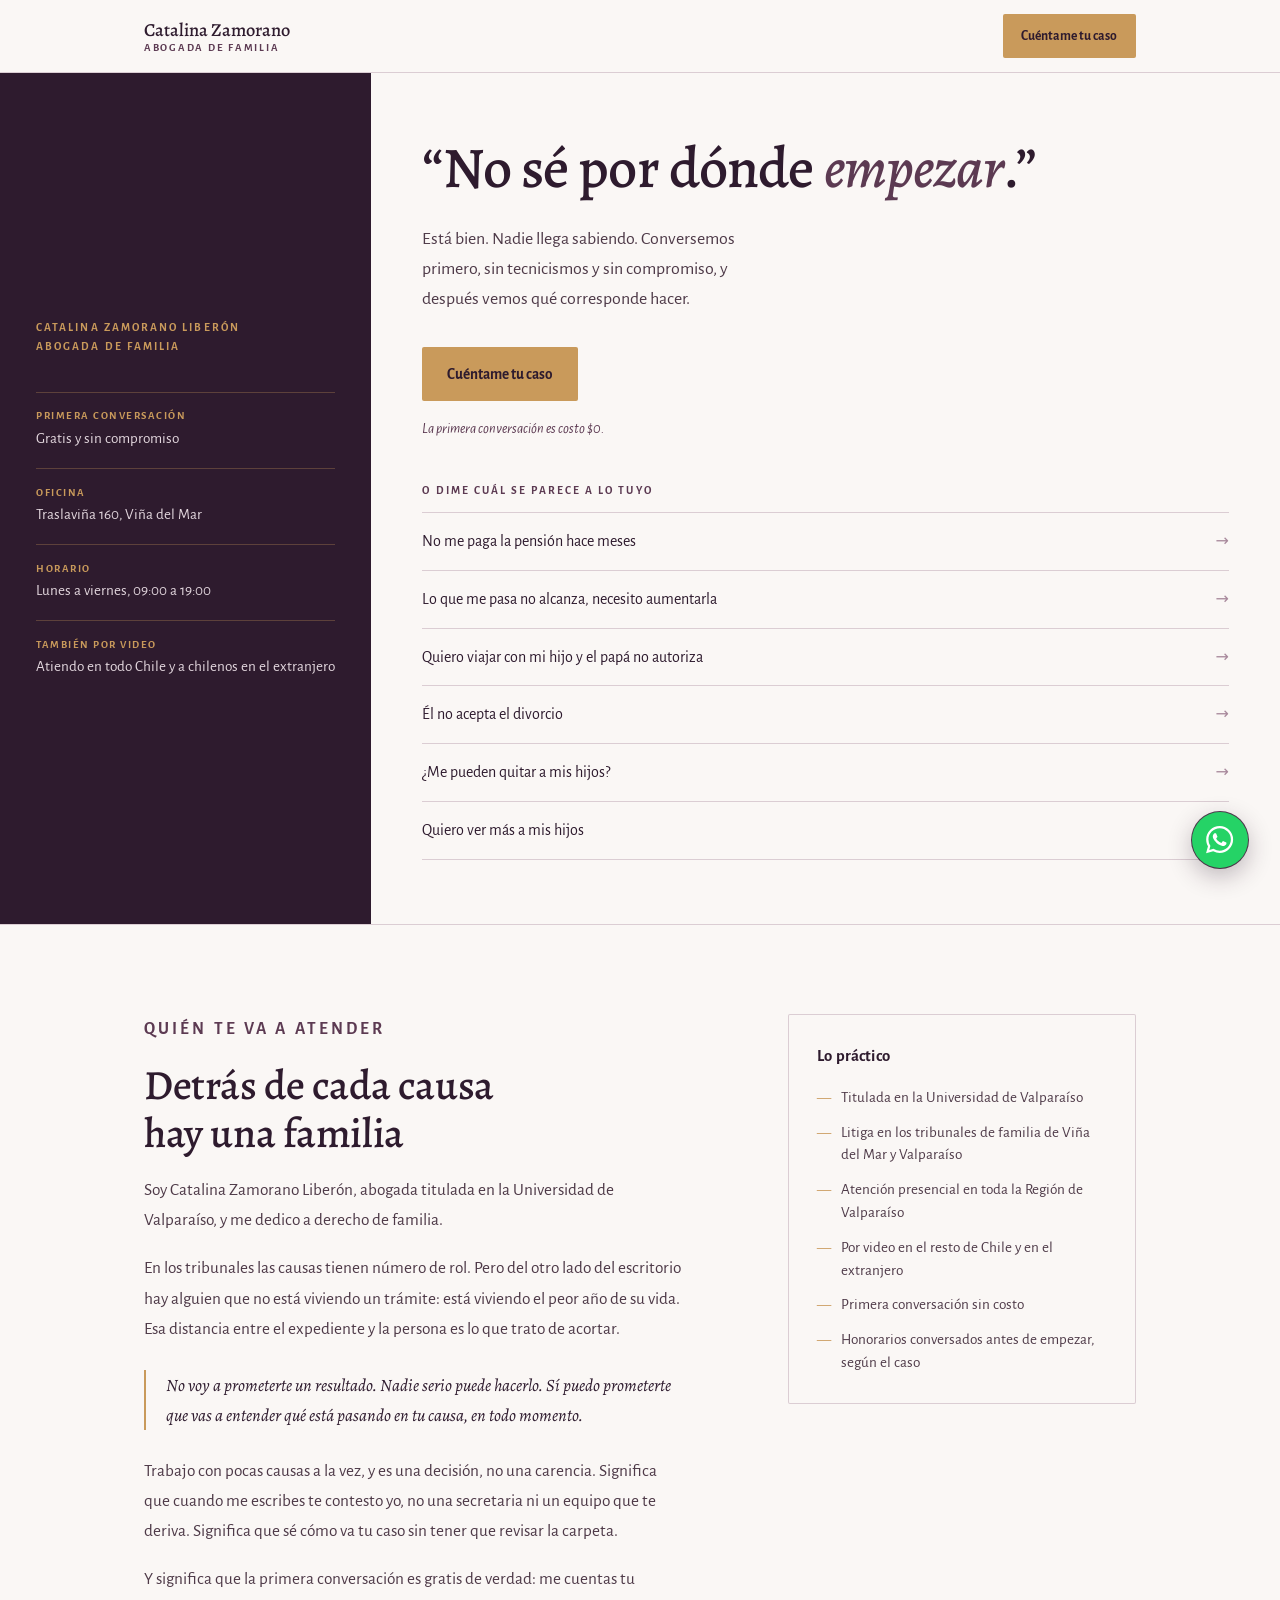
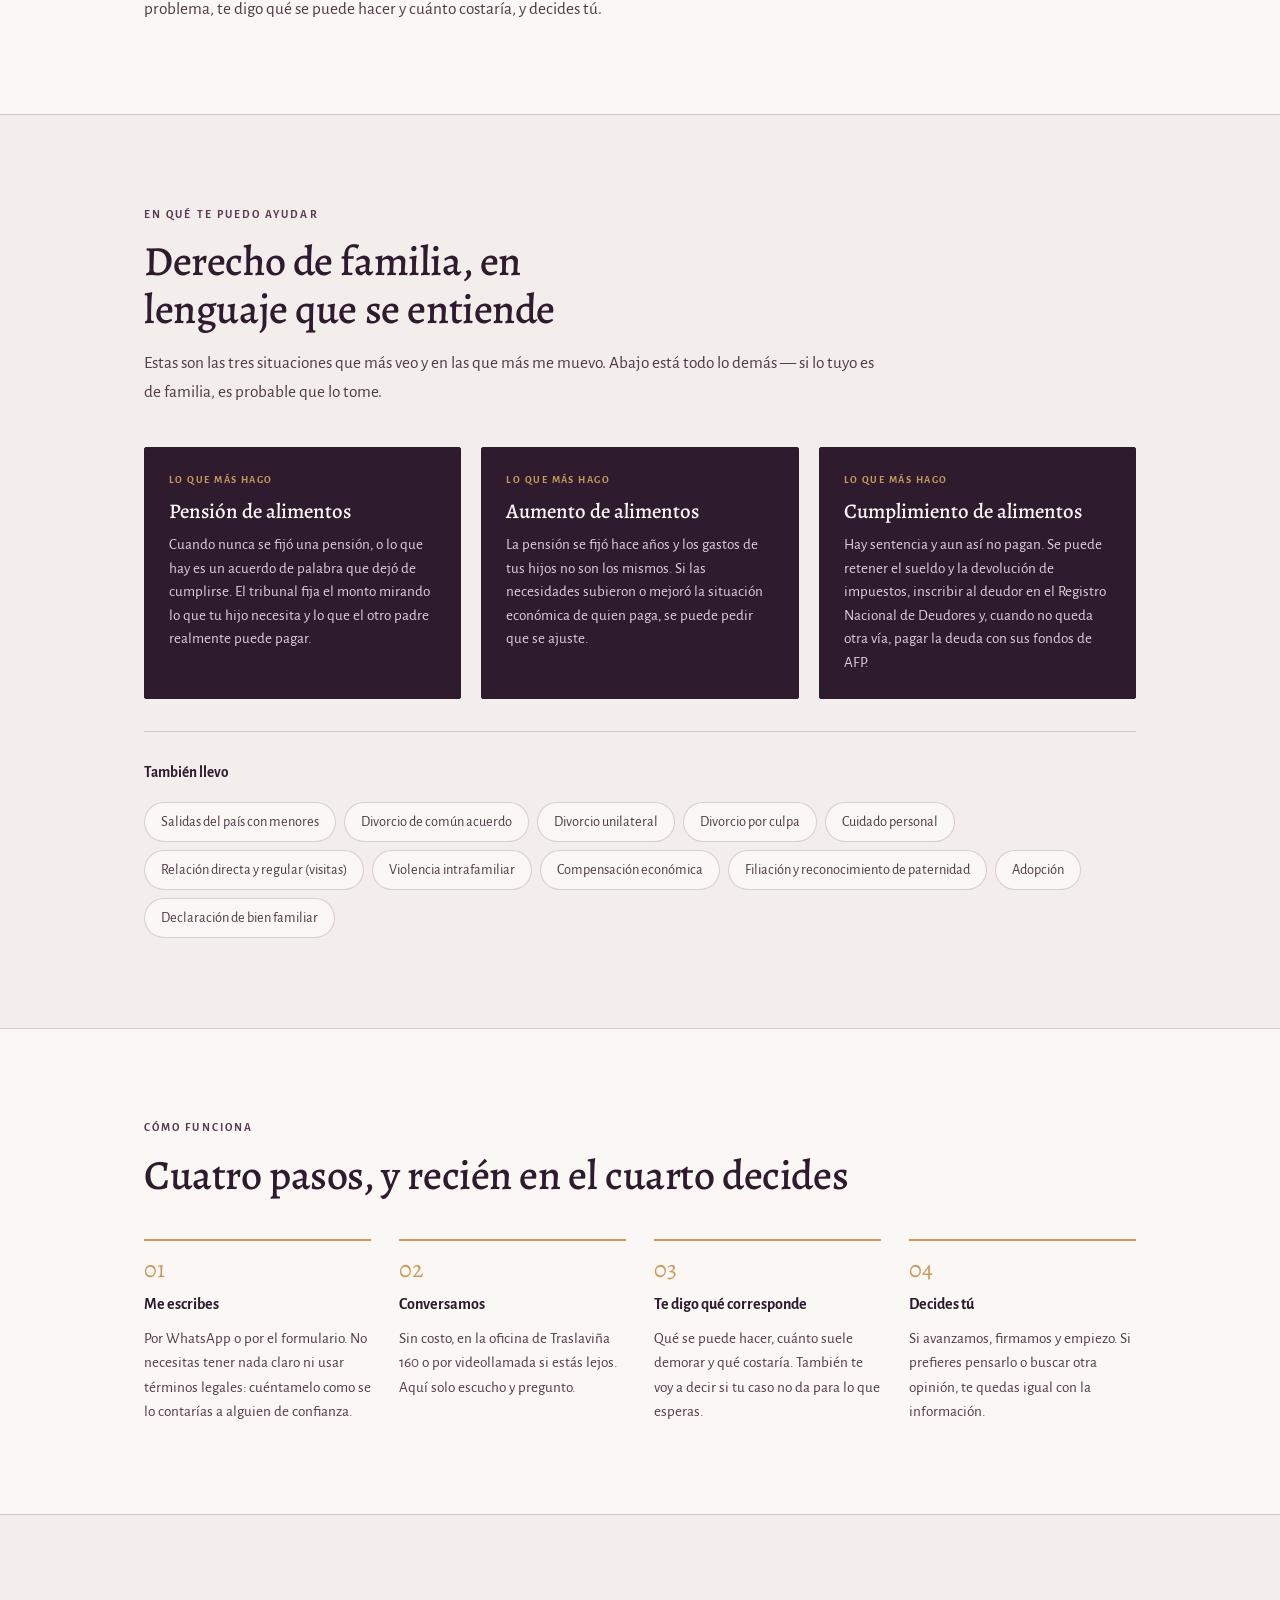
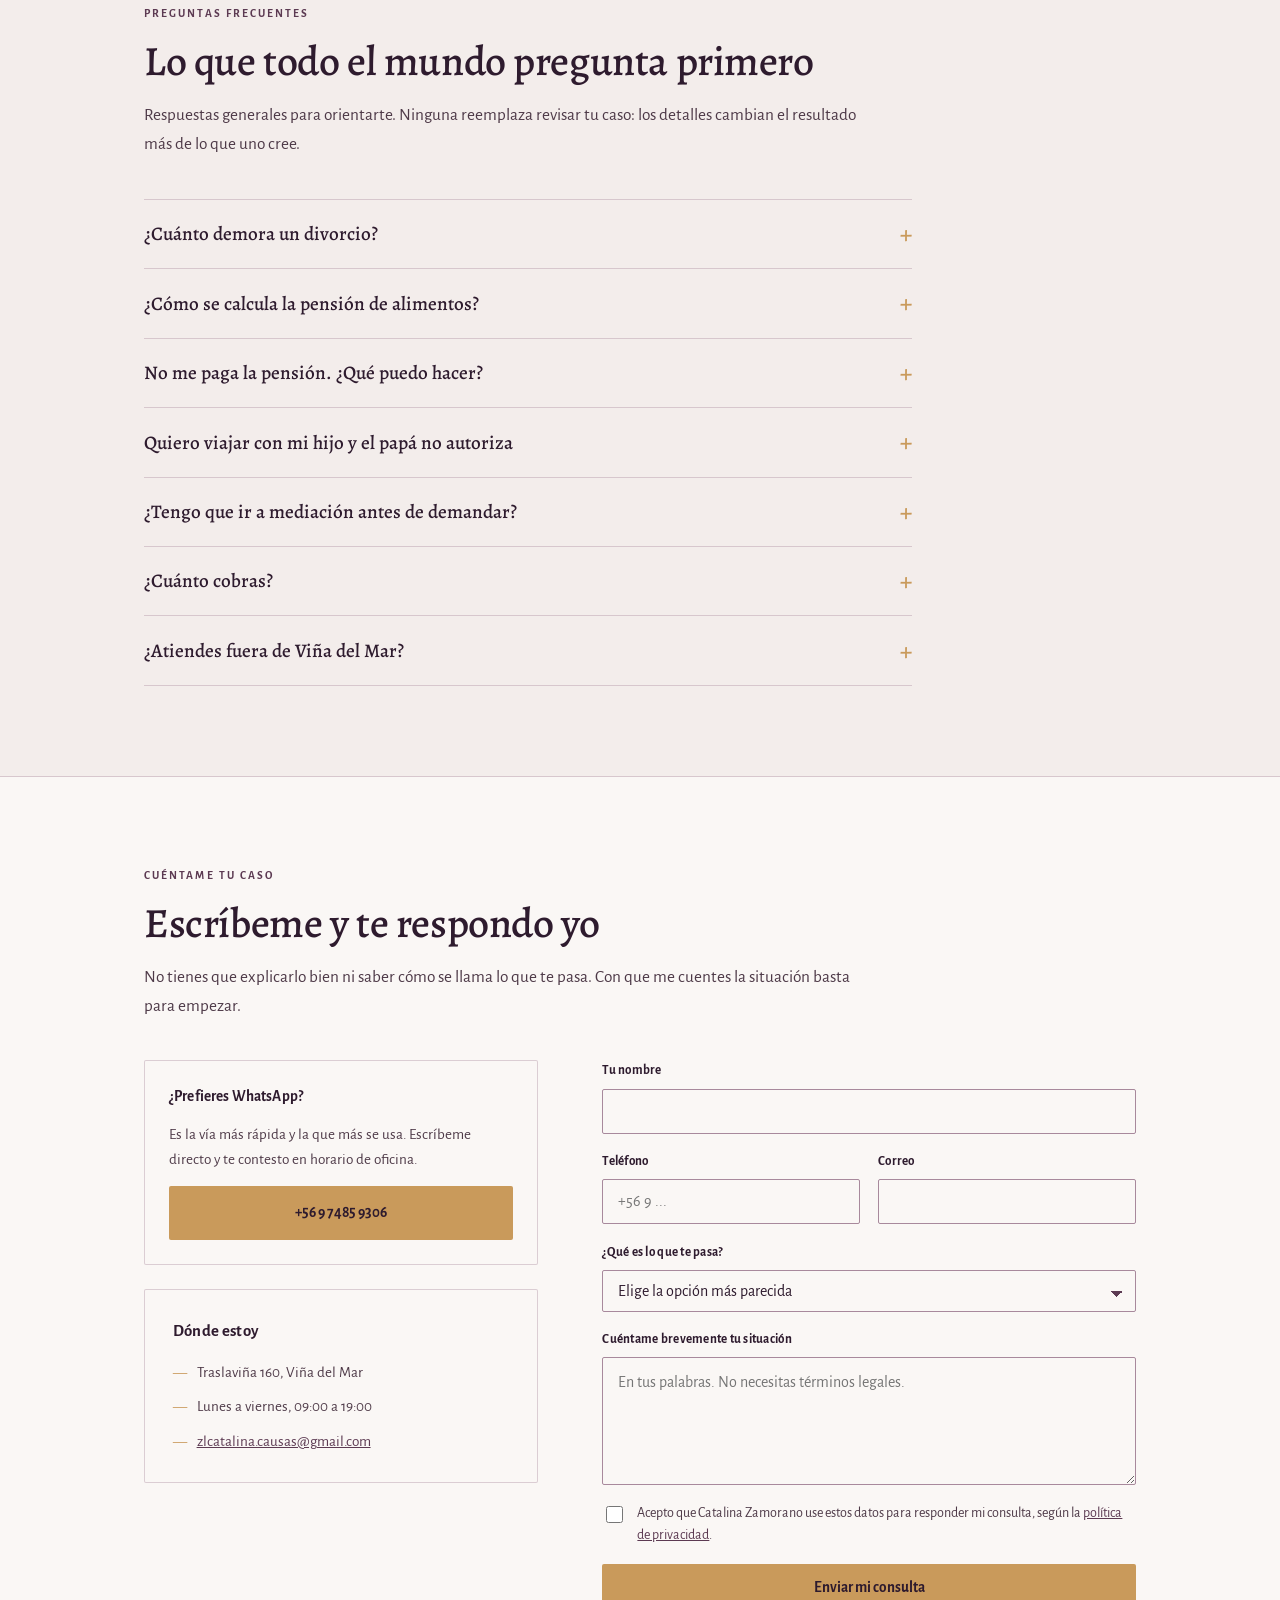
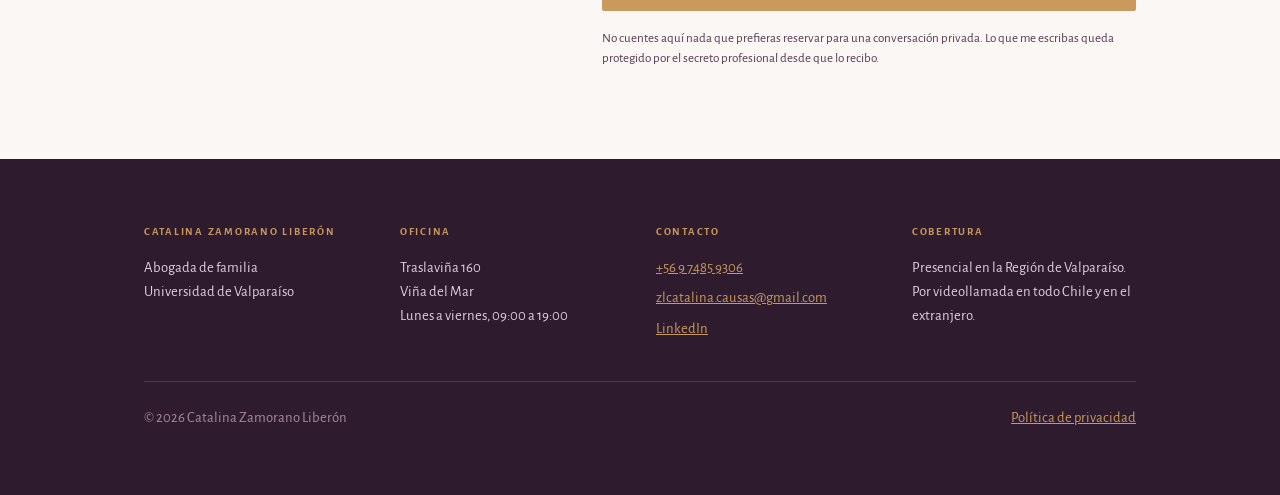
==== index.html @ 90aebd45 "Sitio de Catalina Zamorano" ====
<!doctype html>
<html lang="es-CL">
<head>
<meta charset="utf-8">
<meta name="viewport" content="width=device-width, initial-scale=1">
<title>Catalina Zamorano Liberón — Abogada de familia en Viña del Mar</title>
<meta name="description" content="Abogada de familia en Viña del Mar. Pensión de alimentos, divorcio, cuidado personal y salidas del país. Primera conversación gratis, presencial o por video en todo Chile.">
<meta name="theme-color" content="#2E1B2E">
<link rel="canonical" href="https://catalinazamorano.cl/">

<meta property="og:type" content="website">
<meta property="og:title" content="Catalina Zamorano Liberón — Abogada de familia en Viña del Mar">
<meta property="og:description" content="Primera conversación gratis. Alimentos, divorcio, cuidado personal y salidas del país. Viña del Mar y todo Chile por video.">
<meta property="og:locale" content="es_CL">
<meta property="og:url" content="https://catalinazamorano.cl/">
<meta property="og:image" content="https://catalinazamorano.cl/assets/og.png">
<meta property="og:image:width" content="1200">
<meta property="og:image:height" content="630">
<meta property="og:image:alt" content="Catalina Zamorano Liberón, abogada de familia en Viña del Mar. La primera conversación no te cuesta nada.">
<meta name="twitter:card" content="summary_large_image">

<link rel="preload" href="assets/fonts/alegreya-normal-400-700.woff2" as="font" type="font/woff2" crossorigin>
<link rel="preload" href="assets/fonts/alegreya-sans-normal-400.woff2" as="font" type="font/woff2" crossorigin>
<link rel="stylesheet" href="assets/styles.css">
<link rel="icon" href="data:image/svg+xml,<svg xmlns='http://www.w3.org/2000/svg' viewBox='0 0 32 32'><rect width='32' height='32' fill='%232E1B2E'/><text x='16' y='23' font-family='Georgia,serif' font-size='19' fill='%23C99A5B' text-anchor='middle'>CZ</text></svg>">
<link rel="icon" type="image/png" sizes="192x192" href="assets/icon-192.png">
<link rel="apple-touch-icon" href="assets/icon-180.png">

<script type="application/ld+json">
{
  "@context": "https://schema.org",
  "@type": "Attorney",
  "name": "Catalina Zamorano Liberón",
  "description": "Abogada dedicada a derecho de familia en Viña del Mar y la Región de Valparaíso.",
  "areaServed": ["Viña del Mar", "Valparaíso", "Región de Valparaíso", "Chile"],
  "address": {
    "@type": "PostalAddress",
    "streetAddress": "Traslaviña 160",
    "addressLocality": "Viña del Mar",
    "addressRegion": "Región de Valparaíso",
    "addressCountry": "CL"
  },
  "telephone": "+56974859306",
  "email": "zlcatalina.causas@gmail.com",
  "openingHours": "Mo-Fr 09:00-19:00",
  "alumniOf": { "@type": "CollegeOrUniversity", "name": "Universidad de Valparaíso" },
  "sameAs": ["https://www.linkedin.com/in/catalina-andrea-zamorano-liber%C3%B3n-895453274/"]
}
</script>
</head>
<body>

<a class="skip" href="#contenido">Saltar al contenido</a>

<header class="topbar">
  <div class="wrap topbar__in">
    <a class="topbar__name" href="/">
      Catalina Zamorano
      <span>Abogada de familia</span>
    </a>
    <a class="btn btn--brass" href="#contacto">Cuéntame tu caso</a>
  </div>
</header>

<main id="contenido">

  <!-- ================= HERO ================= -->
  <section class="hero">
    <aside class="panel">
      <p class="panel__eyebrow">Catalina Zamorano Liberón<br>Abogada de familia</p>

      <!-- Cuando llegue el retrato, va aquí:
      <img class="panel__portrait" src="assets/catalina.jpg" width="600" height="750"
           alt="Catalina Zamorano Liberón, abogada de familia en Viña del Mar">
      -->

      <ul class="panel__facts">
        <li>
          <span class="panel__k">Primera conversación</span>
          <span class="panel__v">Gratis y sin compromiso</span>
        </li>
        <li>
          <span class="panel__k">Oficina</span>
          <span class="panel__v">Traslaviña 160, Viña del Mar</span>
        </li>
        <li>
          <span class="panel__k">Horario</span>
          <span class="panel__v">Lunes a viernes, 09:00 a 19:00</span>
        </li>
        <li>
          <span class="panel__k">También por video</span>
          <span class="panel__v">Atiendo en todo Chile y a chilenos en el extranjero</span>
        </li>
      </ul>
    </aside>

    <div class="hero__body">
      <h1 class="hero__quote">“No sé por dónde <em>empezar</em>.”</h1>
      <p class="hero__answer">Está bien. Nadie llega sabiendo. Conversemos primero, sin tecnicismos y sin compromiso, y después vemos qué corresponde hacer.</p>
      <div class="hero__ctas">
        <a class="btn btn--brass" href="#contacto">Cuéntame tu caso</a>
      </div>
      <p class="hero__free">La primera conversación es costo $0.</p>

      <p class="eyebrow qlist__label">O dime cuál se parece a lo tuyo</p>
      <ul class="qlist">
        <li><a href="#cumplimiento">No me paga la pensión hace meses</a></li>
        <li><a href="#aumento">Lo que me pasa no alcanza, necesito aumentarla</a></li>
        <li><a href="#salidas">Quiero viajar con mi hijo y el papá no autoriza</a></li>
        <li><a href="#divorcio">Él no acepta el divorcio</a></li>
        <li><a href="#cuidado">¿Me pueden quitar a mis hijos?</a></li>
        <li><a href="#rdr">Quiero ver más a mis hijos</a></li>
      </ul>
    </div>
  </section>

  <!-- ================= SOBRE ELLA ================= -->
  <section class="section">
    <div class="wrap about">
      <div class="about__prose">
        <p class="eyebrow">Quién te va a atender</p>
        <h2 class="section__title">Detrás de cada causa hay una familia</h2>
        <p>Soy Catalina Zamorano Liberón, abogada titulada en la Universidad de Valparaíso, y me dedico a derecho de familia.</p>
        <p>En los tribunales las causas tienen número de rol. Pero del otro lado del escritorio hay alguien que no está viviendo un trámite: está viviendo el peor año de su vida. Esa distancia entre el expediente y la persona es lo que trato de acortar.</p>
        <p class="about__pull">No voy a prometerte un resultado. Nadie serio puede hacerlo. Sí puedo prometerte que vas a entender qué está pasando en tu causa, en todo momento.</p>
        <p>Trabajo con pocas causas a la vez, y es una decisión, no una carencia. Significa que cuando me escribes te contesto yo, no una secretaria ni un equipo que te deriva. Significa que sé cómo va tu caso sin tener que revisar la carpeta.</p>
        <p>Y significa que la primera conversación es gratis de verdad: me cuentas tu problema, te digo qué se puede hacer y cuánto costaría, y decides tú.</p>
      </div>

      <div class="card">
        <p class="card__title">Lo práctico</p>
        <ul>
          <li>Titulada en la Universidad de Valparaíso</li>
          <li>Litiga en los tribunales de familia de Viña del Mar y Valparaíso</li>
          <li>Atención presencial en toda la Región de Valparaíso</li>
          <li>Por video en el resto de Chile y en el extranjero</li>
          <li>Primera conversación sin costo</li>
          <li>Honorarios conversados antes de empezar, según el caso</li>
        </ul>
      </div>
    </div>
  </section>

  <!-- ================= SERVICIOS ================= -->
  <section class="section section--tint" id="servicios">
    <div class="wrap">
      <div class="section__head">
        <p class="eyebrow">En qué te puedo ayudar</p>
        <h2 class="section__title">Derecho de familia, en lenguaje que se entiende</h2>
        <p class="section__intro">Estas son las tres situaciones que más veo y en las que más me muevo. Abajo está todo lo demás — si lo tuyo es de familia, es probable que lo tome.</p>
      </div>

      <div class="svc">
        <article class="svc__item svc__item--lead" id="alimentos">
          <p class="svc__tag">Lo que más hago</p>
          <h3 class="svc__name">Pensión de alimentos</h3>
          <p class="svc__desc">Cuando nunca se fijó una pensión, o lo que hay es un acuerdo de palabra que dejó de cumplirse. El tribunal fija el monto mirando lo que tu hijo necesita y lo que el otro padre realmente puede pagar.</p>
        </article>

        <article class="svc__item svc__item--lead" id="aumento">
          <p class="svc__tag">Lo que más hago</p>
          <h3 class="svc__name">Aumento de alimentos</h3>
          <p class="svc__desc">La pensión se fijó hace años y los gastos de tus hijos no son los mismos. Si las necesidades subieron o mejoró la situación económica de quien paga, se puede pedir que se ajuste.</p>
        </article>

        <article class="svc__item svc__item--lead" id="cumplimiento">
          <p class="svc__tag">Lo que más hago</p>
          <h3 class="svc__name">Cumplimiento de alimentos</h3>
          <p class="svc__desc">Hay sentencia y aun así no pagan. Se puede retener el sueldo y la devolución de impuestos, inscribir al deudor en el Registro Nacional de Deudores y, cuando no queda otra vía, pagar la deuda con sus fondos de AFP.</p>
        </article>
      </div>

      <div class="svc__more">
        <h3>También llevo</h3>
        <ul class="chips">
          <li id="salidas">Salidas del país con menores</li>
          <li id="divorcio">Divorcio de común acuerdo</li>
          <li>Divorcio unilateral</li>
          <li>Divorcio por culpa</li>
          <li id="cuidado">Cuidado personal</li>
          <li id="rdr">Relación directa y regular (visitas)</li>
          <li>Violencia intrafamiliar</li>
          <li>Compensación económica</li>
          <li>Filiación y reconocimiento de paternidad</li>
          <li>Adopción</li>
          <li>Declaración de bien familiar</li>
        </ul>
      </div>
    </div>
  </section>

  <!-- ================= PROCESO ================= -->
  <section class="section">
    <div class="wrap">
      <div class="section__head">
        <p class="eyebrow">Cómo funciona</p>
        <h2 class="section__title">Cuatro pasos, y recién en el cuarto decides</h2>
      </div>
      <ol class="steps">
        <li>
          <h3>Me escribes</h3>
          <p>Por WhatsApp o por el formulario. No necesitas tener nada claro ni usar términos legales: cuéntamelo como se lo contarías a alguien de confianza.</p>
        </li>
        <li>
          <h3>Conversamos</h3>
          <p>Sin costo, en la oficina de Traslaviña 160 o por videollamada si estás lejos. Aquí solo escucho y pregunto.</p>
        </li>
        <li>
          <h3>Te digo qué corresponde</h3>
          <p>Qué se puede hacer, cuánto suele demorar y qué costaría. También te voy a decir si tu caso no da para lo que esperas.</p>
        </li>
        <li>
          <h3>Decides tú</h3>
          <p>Si avanzamos, firmamos y empiezo. Si prefieres pensarlo o buscar otra opinión, te quedas igual con la información.</p>
        </li>
      </ol>
    </div>
  </section>

  <!-- ================= PREGUNTAS FRECUENTES ================= -->
  <section class="section section--tint" id="preguntas">
    <div class="wrap">
      <div class="section__head">
        <p class="eyebrow">Preguntas frecuentes</p>
        <h2 class="section__title">Lo que todo el mundo pregunta primero</h2>
        <p class="section__intro">Respuestas generales para orientarte. Ninguna reemplaza revisar tu caso: los detalles cambian el resultado más de lo que uno cree.</p>
      </div>

      <div class="faq">
        <details>
          <summary>¿Cuánto demora un divorcio?</summary>
          <div class="faq__a">
            <p>Depende de por dónde vaya. El divorcio de común acuerdo es el más rápido: exige que lleven al menos un año separados y, con todo en orden, suele resolverse en algunos meses.</p>
            <p>El unilateral —cuando uno quiere y el otro no— exige tres años de cese de convivencia y demora más, porque hay que acreditarlo. El divorcio por culpa no tiene ese plazo, pero es el más difícil de probar y el más desgastante.</p>
          </div>
        </details>

        <details>
          <summary>¿Cómo se calcula la pensión de alimentos?</summary>
          <div class="faq__a">
            <p>No hay una fórmula automática. El tribunal mira dos cosas al mismo tiempo: lo que tu hijo necesita y lo que el otro padre realmente puede pagar.</p>
            <p>La ley sí pone un piso y un techo. Por un hijo, el mínimo no puede ser inferior al 40% del ingreso mínimo remuneracional; si son dos o más, no menos del 30% por cada uno. Y el total no puede pasar del 50% de los ingresos de quien paga.</p>
          </div>
        </details>

        <details>
          <summary>No me paga la pensión. ¿Qué puedo hacer?</summary>
          <div class="faq__a">
            <p>Bastante más que antes. Se puede pedir que le retengan directamente el sueldo, que le retengan la devolución de impuestos, y que quede inscrito en el Registro Nacional de Deudores de Pensiones de Alimentos.</p>
            <p>Estar en ese registro le trae problemas concretos: le complica renovar la licencia de conducir, sacar el pasaporte, comprar o vender propiedades y acceder a créditos. En los casos más graves el tribunal puede decretar arraigo o arresto.</p>
            <p>Y si ninguna de esas vías resulta, la deuda se puede pagar con los fondos previsionales del deudor: el tribunal puede ordenarle a su AFP que los transfiera. Es la herramienta más fuerte que existe hoy para cobrar alimentos.</p>
          </div>
        </details>

        <details>
          <summary>Quiero viajar con mi hijo y el papá no autoriza</summary>
          <div class="faq__a">
            <p>Para salir de Chile con un hijo menor de edad necesitas la autorización del otro padre, normalmente ante notario.</p>
            <p>Si se niega sin razón, está ilocalizable o simplemente no aparece, se le pide al tribunal de familia que autorice el viaje. Conviene hacerlo con tiempo: no es un trámite de una semana.</p>
          </div>
        </details>

        <details>
          <summary>¿Tengo que ir a mediación antes de demandar?</summary>
          <div class="faq__a">
            <p>En varios casos sí, y es obligatorio: alimentos, cuidado personal y relación directa y regular pasan primero por mediación. Recién si no hay acuerdo se puede demandar.</p>
            <p>Otras materias, como el divorcio o la violencia intrafamiliar, no requieren ese paso previo.</p>
          </div>
        </details>

        <details>
          <summary>¿Cuánto cobras?</summary>
          <div class="faq__a">
            <p>Depende del caso, y prefiero decírtelo mirándolo que poner un número al azar en una página web. Una causa de alimentos de común acuerdo no se parece en nada a un divorcio con bienes de por medio.</p>
            <p>Lo que sí te aseguro: la primera conversación es gratis, y vas a saber exactamente cuánto cuesta antes de comprometerte a nada.</p>
          </div>
        </details>

        <details>
          <summary>¿Atiendes fuera de Viña del Mar?</summary>
          <div class="faq__a">
            <p>Presencialmente me muevo por toda la Región de Valparaíso, y litigo habitualmente en los tribunales de familia de Viña del Mar y Valparaíso.</p>
            <p>Por videollamada atiendo en todo Chile, y también a chilenos que están fuera del país y tienen una causa acá.</p>
          </div>
        </details>
      </div>
    </div>
  </section>

  <!-- ================= CONTACTO ================= -->
  <section class="section" id="contacto">
    <div class="wrap">
      <div class="section__head">
        <p class="eyebrow">Cuéntame tu caso</p>
        <h2 class="section__title">Escríbeme y te respondo yo</h2>
        <p class="section__intro">No tienes que explicarlo bien ni saber cómo se llama lo que te pasa. Con que me cuentes la situación basta para empezar.</p>
      </div>

      <div class="contact">
        <div class="contact__aside">
          <div class="contact__wa">
            <p class="card__title">¿Prefieres WhatsApp?</p>
            <p>Es la vía más rápida y la que más se usa. Escríbeme directo y te contesto en horario de oficina.</p>
            <a class="btn btn--brass"
               href="https://wa.me/56974859306?text=Hola%20Catalina%2C%20te%20escribo%20desde%20tu%20sitio%20web.%20Necesito%20orientaci%C3%B3n%20sobre..."
               target="_blank" rel="noopener">+56 9 7485 9306</a>
          </div>
          <div class="card">
            <p class="card__title">Dónde estoy</p>
            <ul>
              <li>Traslaviña 160, Viña del Mar</li>
              <li>Lunes a viernes, 09:00 a 19:00</li>
              <li><a href="mailto:zlcatalina.causas@gmail.com">zlcatalina.causas@gmail.com</a></li>
            </ul>
          </div>
        </div>

        <form class="form" id="form" action="https://api.web3forms.com/submit" method="POST">
          <input type="hidden" name="access_key" value="7bff733d-fb63-4561-b1b0-b2241eef2677">
          <input type="hidden" name="subject" value="Nuevo contacto desde el sitio web">
          <input type="hidden" name="from_name" value="Sitio web — Catalina Zamorano">

          <!-- trampa antispam -->
          <div class="hp" aria-hidden="true">
            <label for="botcheck">No llenar este campo</label>
            <input type="checkbox" name="botcheck" id="botcheck" tabindex="-1" autocomplete="off">
          </div>

          <div class="field">
            <label for="nombre">Tu nombre</label>
            <input type="text" id="nombre" name="nombre" required autocomplete="name">
          </div>

          <div class="form__row">
            <div class="field">
              <label for="telefono">Teléfono</label>
              <input type="tel" id="telefono" name="telefono" required autocomplete="tel" placeholder="+56 9 ...">
            </div>
            <div class="field">
              <label for="email">Correo</label>
              <input type="email" id="email" name="email" required autocomplete="email">
            </div>
          </div>

          <div class="field">
            <label for="tipo">¿Qué es lo que te pasa?</label>
            <select id="tipo" name="tipo_de_caso" required>
              <option value="" selected disabled>Elige la opción más parecida</option>
              <option>Pensión de alimentos — quiero demandarla</option>
              <option>Pensión de alimentos — no me pagan</option>
              <option>Pensión de alimentos — quiero aumentarla</option>
              <option>Salida del país con mi hijo</option>
              <option>Divorcio</option>
              <option>Cuidado personal</option>
              <option>Relación directa y regular (visitas)</option>
              <option>Violencia intrafamiliar</option>
              <option>Compensación económica</option>
              <option>Filiación o reconocimiento de paternidad</option>
              <option>Adopción</option>
              <option>Otro / no sé cómo se llama</option>
            </select>
          </div>

          <div class="field">
            <label for="mensaje">Cuéntame brevemente tu situación</label>
            <textarea id="mensaje" name="mensaje" required placeholder="En tus palabras. No necesitas términos legales."></textarea>
          </div>

          <label class="consent">
            <input type="checkbox" name="consentimiento" value="Sí" required>
            <span>Acepto que Catalina Zamorano use estos datos para responder mi consulta, según la <a href="privacidad.html">política de privacidad</a>.</span>
          </label>

          <button class="btn btn--brass" type="submit" id="submit">Enviar mi consulta</button>

          <p class="form__status" id="status" role="status" aria-live="polite" hidden></p>

          <p class="form__note">No cuentes aquí nada que prefieras reservar para una conversación privada. Lo que me escribas queda protegido por el secreto profesional desde que lo recibo.</p>
        </form>
      </div>
    </div>
  </section>

</main>

<footer class="footer">
  <div class="wrap">
    <div class="footer__grid">
      <div>
        <h2>Catalina Zamorano Liberón</h2>
        <p>Abogada de familia<br>Universidad de Valparaíso</p>
      </div>
      <div>
        <h2>Oficina</h2>
        <p>Traslaviña 160<br>Viña del Mar<br>Lunes a viernes, 09:00 a 19:00</p>
      </div>
      <div>
        <h2>Contacto</h2>
        <ul>
          <li><a href="https://wa.me/56974859306" target="_blank" rel="noopener">+56 9 7485 9306</a></li>
          <li><a href="mailto:zlcatalina.causas@gmail.com">zlcatalina.causas@gmail.com</a></li>
          <li><a href="https://www.linkedin.com/in/catalina-andrea-zamorano-liber%C3%B3n-895453274/" target="_blank" rel="noopener">LinkedIn</a></li>
        </ul>
      </div>
      <div>
        <h2>Cobertura</h2>
        <p>Presencial en la Región de Valparaíso. Por videollamada en todo Chile y en el extranjero.</p>
      </div>
    </div>
    <div class="footer__bottom">
      <p>© 2026 Catalina Zamorano Liberón</p>
      <p><a href="privacidad.html">Política de privacidad</a></p>
    </div>
  </div>
</footer>

<a class="fab"
   href="https://wa.me/56974859306?text=Hola%20Catalina%2C%20te%20escribo%20desde%20tu%20sitio%20web.%20Necesito%20orientaci%C3%B3n%20sobre..."
   target="_blank" rel="noopener" aria-label="Escribir a Catalina por WhatsApp">
  <svg viewBox="0 0 24 24" aria-hidden="true" focusable="false"><path d="M17.472 14.382c-.297-.149-1.758-.867-2.03-.967-.273-.099-.471-.148-.67.15-.197.297-.767.966-.94 1.164-.173.199-.347.223-.644.075-.297-.15-1.255-.463-2.39-1.475-.883-.788-1.48-1.761-1.653-2.059-.173-.297-.018-.458.13-.606.134-.133.298-.347.446-.52.149-.174.198-.298.298-.497.099-.198.05-.371-.025-.52-.075-.149-.669-1.612-.916-2.207-.242-.579-.487-.5-.669-.51-.173-.008-.371-.01-.57-.01-.198 0-.52.074-.792.372-.272.297-1.04 1.016-1.04 2.479 0 1.462 1.065 2.875 1.213 3.074.149.198 2.096 3.2 5.077 4.487.709.306 1.262.489 1.694.625.712.227 1.36.195 1.871.118.571-.085 1.758-.719 2.006-1.413.248-.694.248-1.289.173-1.413-.074-.124-.272-.198-.57-.347m-5.421 7.403h-.004a9.87 9.87 0 01-5.031-1.378l-.361-.214-3.741.982.998-3.648-.235-.374a9.86 9.86 0 01-1.51-5.26c.001-5.45 4.436-9.884 9.888-9.884 2.64 0 5.122 1.03 6.988 2.898a9.825 9.825 0 012.893 6.994c-.003 5.45-4.437 9.884-9.885 9.884m8.413-18.297A11.815 11.815 0 0012.05 0C5.495 0 .16 5.335.157 11.892c0 2.096.547 4.142 1.588 5.945L.057 24l6.305-1.654a11.882 11.882 0 005.683 1.448h.005c6.554 0 11.89-5.335 11.893-11.893a11.821 11.821 0 00-3.48-8.413Z"/></svg>
</a>

<script>
// Envío sin recargar. Sin JS el formulario igual funciona: postea a Web3Forms directamente.
(function () {
  var form = document.getElementById('form');
  var status = document.getElementById('status');
  var button = document.getElementById('submit');
  if (!form) return;

  form.addEventListener('submit', async function (e) {
    e.preventDefault();
    button.disabled = true;
    button.textContent = 'Enviando...';
    status.hidden = true;

    try {
      var res = await fetch(form.action, {
        method: 'POST',
        headers: { 'Accept': 'application/json' },
        body: new FormData(form)
      });
      var data = await res.json();

      if (res.ok) {
        form.reset();
        status.dataset.state = 'ok';
        status.textContent = 'Listo, me llegó tu mensaje. Te respondo dentro del horario de oficina. Si es urgente, escríbeme por WhatsApp.';
      } else {
        throw new Error(data.message || 'Error al enviar');
      }
    } catch (err) {
      status.dataset.state = 'err';
      status.innerHTML = 'No se pudo enviar el mensaje. Escríbeme por WhatsApp al ' +
        '<a href="https://wa.me/56974859306">+56 9 7485 9306</a> o a ' +
        '<a href="mailto:zlcatalina.causas@gmail.com">zlcatalina.causas@gmail.com</a>.';
    } finally {
      status.hidden = false;
      button.disabled = false;
      button.textContent = 'Enviar mi consulta';
    }
  });
})();
</script>

</body>
</html>
---- assets/styles.css ----
/* ============================================================
   Catalina Zamorano Liberón — Abogada de familia
   Dirección: Ciruela.  Alegreya + Alegreya Sans, autoalojadas.
   ============================================================ */

@font-face { font-family:'Alegreya'; font-style:normal; font-weight:400 700;
  src:url(fonts/alegreya-normal-400-700.woff2) format('woff2'); font-display:swap; }
@font-face { font-family:'Alegreya'; font-style:italic; font-weight:400 500;
  src:url(fonts/alegreya-italic-400-500.woff2) format('woff2'); font-display:swap; }
@font-face { font-family:'Alegreya Sans'; font-style:normal; font-weight:400;
  src:url(fonts/alegreya-sans-normal-400.woff2) format('woff2'); font-display:swap; }
@font-face { font-family:'Alegreya Sans'; font-style:normal; font-weight:500;
  src:url(fonts/alegreya-sans-normal-500.woff2) format('woff2'); font-display:swap; }
@font-face { font-family:'Alegreya Sans'; font-style:normal; font-weight:700;
  src:url(fonts/alegreya-sans-normal-700.woff2) format('woff2'); font-display:swap; }
@font-face { font-family:'Alegreya Sans'; font-style:italic; font-weight:400;
  src:url(fonts/alegreya-sans-italic-400.woff2) format('woff2'); font-display:swap; }

:root {
  --ink:    #2E1B2E;
  --plum:   #5C3A52;
  --mauve:  #A8899C;
  --paper:  #FAF7F5;
  --paper2: #F3EDEB;
  --brass:  #C99A5B;
  --text:   #4E3A48;
  --rule:   rgba(168,137,156,.38);

  --display: 'Alegreya', Georgia, 'Times New Roman', serif;
  --body: 'Alegreya Sans', ui-sans-serif, system-ui, -apple-system, 'Segoe UI', sans-serif;

  --wrap: 68rem;
  --pad: clamp(1.25rem, 4vw, 3rem);
}

*, *::before, *::after { box-sizing: border-box; }

html { scroll-behavior: smooth; }
@media (prefers-reduced-motion: reduce) {
  html { scroll-behavior: auto; }
  *, *::before, *::after { animation-duration: .001ms !important; transition-duration: .001ms !important; }
}

body {
  margin: 0;
  background: var(--paper);
  color: var(--text);
  font-family: var(--body);
  font-size: 1.05rem;
  line-height: 1.65;
  -webkit-font-smoothing: antialiased;
}

h1, h2, h3 { font-family: var(--display); color: var(--ink); text-wrap: balance; margin: 0; }
p { margin: 0; }
img { max-width: 100%; display: block; }

a { color: var(--plum); }
a:focus-visible, button:focus-visible, input:focus-visible,
select:focus-visible, textarea:focus-visible, summary:focus-visible {
  outline: 2px solid var(--plum);
  outline-offset: 3px;
  border-radius: 2px;
}

.wrap { max-width: var(--wrap); margin-inline: auto; padding-inline: var(--pad); }

.skip {
  position: absolute; left: -9999px; top: 0; z-index: 100;
  background: var(--ink); color: var(--paper); padding: .75rem 1.25rem; text-decoration: none;
}
.skip:focus { left: 0; }

/* ---------- rótulos y botones ---------- */
.eyebrow {
  font-size: .72rem; font-weight: 700; letter-spacing: .18em;
  text-transform: uppercase; color: var(--plum);
}

.btn {
  display: inline-flex; align-items: center; justify-content: center; gap: .5rem;
  font-family: var(--body); font-size: .95rem; font-weight: 700;
  padding: .85rem 1.5rem; border-radius: 2px; border: 1px solid transparent;
  text-decoration: none; cursor: pointer;
  transition: background .18s ease, color .18s ease, transform .18s ease, border-color .18s ease;
}
.btn:hover { transform: translateY(-2px); }
@media (prefers-reduced-motion: reduce) { .btn:hover { transform: none; } }

.btn--brass { background: var(--brass); color: var(--ink); }
.btn--brass:hover { background: var(--plum); color: var(--paper); }
.btn--ghost { background: transparent; color: var(--plum); border-color: var(--mauve); }
.btn--ghost:hover { border-color: var(--plum); background: rgba(92,58,82,.05); }
.btn--onDark { background: var(--brass); color: var(--ink); }
.btn--onDark:hover { background: var(--paper); }

/* ---------- barra superior ---------- */
.topbar {
  border-bottom: 1px solid var(--rule);
  background: var(--paper);
  position: sticky; top: 0; z-index: 20;
}
.topbar__in {
  display: flex; align-items: center; justify-content: space-between; gap: 1rem;
  padding-block: .9rem;
}
.topbar__name {
  font-family: var(--display); font-size: 1.15rem; font-weight: 500; color: var(--ink);
  text-decoration: none; line-height: 1.2;
}
.topbar__name span {
  display: block; font-family: var(--body); font-size: .68rem; font-weight: 700;
  letter-spacing: .16em; text-transform: uppercase; color: var(--plum);
}
.topbar .btn { padding: .6rem 1.1rem; font-size: .85rem; }

/* ---------- hero ---------- */
.hero { display: grid; grid-template-columns: .58fr 1.42fr; border-bottom: 1px solid var(--rule); }

.panel {
  background: var(--ink); color: var(--paper);
  padding: clamp(2rem, 4vw, 3rem) clamp(1.25rem, 3vw, 2.25rem);
  display: flex; flex-direction: column; justify-content: center; gap: 2.25rem;
}
.panel__eyebrow { color: var(--brass); font-size: .72rem; font-weight: 700; letter-spacing: .18em; text-transform: uppercase; }
.panel__portrait { border-radius: 2px; filter: saturate(.85); }
.panel__facts { list-style: none; margin: 0; padding: 0; display: flex; flex-direction: column; gap: 1.1rem; }
.panel__facts li { display: flex; flex-direction: column; gap: .15rem; border-top: 1px solid rgba(201,154,91,.3); padding-top: .9rem; }
.panel__facts dt, .panel__k {
  font-size: .68rem; font-weight: 700; letter-spacing: .14em; text-transform: uppercase; color: var(--brass);
}
.panel__v { font-size: .95rem; line-height: 1.5; color: #E4D8DF; }

.hero__body { padding: clamp(2.5rem, 5vw, 4.5rem) clamp(1.25rem, 4vw, 3.5rem); }
.hero__quote {
  font-size: clamp(2rem, 4.6vw, 3.6rem); font-weight: 500; line-height: 1.08;
  letter-spacing: -.015em; margin-bottom: 1.5rem;
}
.hero__quote em { font-style: italic; color: var(--plum); }
.hero__answer { font-size: 1.12rem; line-height: 1.7; max-width: 38ch; margin-bottom: 2rem; }
.hero__ctas { display: flex; flex-wrap: wrap; gap: .75rem; }
.hero__free { font-size: .9rem; color: var(--plum); margin-top: 1rem; font-style: italic; }

/* ---------- lista de preguntas: la firma de la página ---------- */
.qlist { list-style: none; margin: 0; padding: 0; border-top: 1px solid var(--rule); }
.qlist li { border-bottom: 1px solid var(--rule); }
.qlist a {
  display: flex; align-items: center; justify-content: space-between; gap: 1rem;
  padding: .95rem 0; text-decoration: none; color: var(--ink); font-size: 1rem;
  transition: color .18s ease, padding-left .18s ease;
}
.qlist a::after { content: "→"; color: var(--mauve); transition: transform .18s ease, color .18s ease; }
.qlist a:hover, .qlist a:focus-visible { color: var(--plum); padding-left: .5rem; }
.qlist a:hover::after, .qlist a:focus-visible::after { transform: translateX(4px); color: var(--plum); }
.qlist__label { margin: 2.5rem 0 .75rem; }

/* ---------- secciones ---------- */
.section { padding-block: clamp(3.5rem, 7vw, 6rem); }
.section--tint { background: var(--paper2); border-block: 1px solid var(--rule); }
.section__head { max-width: 46rem; margin-bottom: 2.5rem; display: flex; flex-direction: column; gap: .9rem; }
.section__title { font-size: clamp(1.75rem, 3.4vw, 2.6rem); font-weight: 500; line-height: 1.15; letter-spacing: -.01em; }
.section__intro { font-size: 1.08rem; line-height: 1.7; }

/* ---------- sobre ella ---------- */
.about { display: grid; grid-template-columns: 1.25fr .75fr; gap: clamp(2rem, 5vw, 4rem); align-items: start; }
.about__prose { display: flex; flex-direction: column; gap: 1.1rem; max-width: 60ch; }
.about__prose p { font-size: 1.08rem; line-height: 1.75; }
.about__pull {
  font-family: var(--display); font-style: italic; font-size: 1.35rem; line-height: 1.45;
  color: var(--ink); border-left: 2px solid var(--brass); padding-left: 1.25rem; margin-block: .5rem;
}
.card {
  background: var(--paper); border: 1px solid var(--rule); border-radius: 2px;
  padding: 1.75rem; display: flex; flex-direction: column; gap: 1rem;
}
.section--tint .card { background: #FBF8F7; }
.card__title { font-size: 1.05rem; font-weight: 700; font-family: var(--body); color: var(--ink); letter-spacing: .01em; }
.card ul { list-style: none; margin: 0; padding: 0; display: flex; flex-direction: column; gap: .75rem; }
.card li { display: flex; gap: .6rem; font-size: .95rem; line-height: 1.5; }
.card li::before { content: "—"; color: var(--brass); flex-shrink: 0; }

/* ---------- servicios ---------- */
.svc { display: grid; grid-template-columns: repeat(auto-fit, minmax(15rem, 1fr)); gap: 1.25rem; }
.svc__item {
  border: 1px solid var(--rule); border-radius: 2px; padding: 1.5rem;
  display: flex; flex-direction: column; gap: .6rem; background: var(--paper);
  transition: border-color .18s ease, transform .18s ease;
}
.svc__item:hover { border-color: var(--mauve); transform: translateY(-2px); }
@media (prefers-reduced-motion: reduce) { .svc__item:hover { transform: none; } }
.svc__item--lead { background: var(--ink); border-color: var(--ink); }
.svc__item--lead .svc__name { color: var(--paper); }
.svc__item--lead .svc__desc { color: #DFD2DA; }
.svc__item--lead .svc__tag { color: var(--brass); }
.svc__tag { font-size: .65rem; font-weight: 700; letter-spacing: .14em; text-transform: uppercase; color: var(--plum); }
.svc__name { font-family: var(--display); font-size: 1.3rem; font-weight: 500; color: var(--ink); line-height: 1.2; }
.svc__desc { font-size: .95rem; line-height: 1.55; }

.svc__more { margin-top: 2rem; padding-top: 1.75rem; border-top: 1px solid var(--rule); }
.svc__more h3 { font-family: var(--body); font-size: .95rem; font-weight: 700; color: var(--ink); margin-bottom: 1rem; }
.chips { list-style: none; margin: 0; padding: 0; display: flex; flex-wrap: wrap; gap: .5rem; }
.chips li {
  font-size: .9rem; border: 1px solid var(--rule); border-radius: 999px;
  padding: .45rem 1rem; color: var(--text); background: var(--paper);
}

/* ---------- proceso (secuencia real: la numeración informa) ---------- */
.steps { list-style: none; margin: 0; padding: 0; display: grid; grid-template-columns: repeat(auto-fit, minmax(13rem, 1fr)); gap: 1.75rem; counter-reset: s; }
.steps li { counter-increment: s; display: flex; flex-direction: column; gap: .6rem; border-top: 2px solid var(--brass); padding-top: 1rem; }
.steps li::before {
  content: counter(s, decimal-leading-zero);
  font-family: var(--display); font-size: 1.5rem; color: var(--brass); line-height: 1;
}
.steps h3 { font-family: var(--body); font-size: 1rem; font-weight: 700; color: var(--ink); }
.steps p { font-size: .95rem; line-height: 1.6; }

/* ---------- preguntas frecuentes ---------- */
.faq { max-width: 48rem; border-top: 1px solid var(--rule); }
.faq details { border-bottom: 1px solid var(--rule); }
.faq summary {
  cursor: pointer; list-style: none; padding: 1.15rem 0;
  display: flex; align-items: center; justify-content: space-between; gap: 1.5rem;
  font-family: var(--display); font-size: 1.2rem; font-weight: 500; color: var(--ink);
}
.faq summary::-webkit-details-marker { display: none; }
.faq summary::after { content: "+"; color: var(--brass); font-size: 1.5rem; line-height: 1; flex-shrink: 0; transition: transform .2s ease; }
.faq details[open] summary::after { transform: rotate(45deg); }
.faq summary:hover { color: var(--plum); }
.faq__a { padding: 0 0 1.35rem; display: flex; flex-direction: column; gap: .85rem; max-width: 62ch; }
.faq__a p { font-size: 1rem; line-height: 1.7; }

/* ---------- formulario ---------- */
.contact { display: grid; grid-template-columns: .85fr 1.15fr; gap: clamp(2rem, 5vw, 4rem); align-items: start; }
.contact__aside { display: flex; flex-direction: column; gap: 1.5rem; }
.contact__wa {
  border: 1px solid var(--rule); border-radius: 2px; padding: 1.5rem;
  display: flex; flex-direction: column; gap: .85rem; background: var(--paper);
}
.contact__wa p { font-size: .95rem; line-height: 1.6; }

.form { display: flex; flex-direction: column; gap: 1.1rem; }
.field { display: flex; flex-direction: column; gap: .4rem; }
.field label { font-size: .82rem; font-weight: 700; color: var(--ink); letter-spacing: .02em; }
.field .hint { font-size: .82rem; color: var(--plum); font-weight: 400; }
.field input, .field select, .field textarea {
  font-family: var(--body); font-size: 1rem; color: var(--ink);
  background: var(--paper); border: 1px solid var(--mauve); border-radius: 2px;
  padding: .75rem .9rem; width: 100%;
  transition: border-color .18s ease;
}
.field input:hover, .field select:hover, .field textarea:hover { border-color: var(--plum); }
.field textarea { resize: vertical; min-height: 8rem; line-height: 1.6; }
.field select {
  appearance: none;
  background-image: linear-gradient(45deg, transparent 50%, var(--plum) 50%), linear-gradient(135deg, var(--plum) 50%, transparent 50%);
  background-position: calc(100% - 1.1rem) 1.25rem, calc(100% - .75rem) 1.25rem;
  background-size: 6px 6px, 6px 6px;
  background-repeat: no-repeat;
  padding-right: 2.5rem;
}
.form__row { display: grid; grid-template-columns: 1fr 1fr; gap: 1.1rem; }

.consent { display: flex; gap: .7rem; align-items: flex-start; font-size: .88rem; line-height: 1.55; }
.consent input { width: 1.05rem; height: 1.05rem; margin-top: .2rem; flex-shrink: 0; accent-color: var(--plum); }

/* trampa antispam: fuera de pantalla, no display:none (los bots lo detectan) */
.hp { position: absolute !important; left: -9999px !important; opacity: 0; height: 0; overflow: hidden; }

.form__note { font-size: .82rem; color: var(--plum); line-height: 1.55; }
.form__status { font-size: .95rem; line-height: 1.6; padding: .9rem 1.1rem; border-radius: 2px; }
.form__status[data-state="ok"]   { background: rgba(92,58,82,.08); border: 1px solid var(--plum); color: var(--ink); }
.form__status[data-state="err"]  { background: rgba(201,154,91,.12); border: 1px solid var(--brass); color: var(--ink); }
.form__status[hidden] { display: none; }

/* ---------- pie ---------- */
.footer { background: var(--ink); color: #DFD2DA; padding-block: clamp(2.5rem, 5vw, 4rem); }
.footer a { color: var(--brass); }
.footer__grid { display: grid; grid-template-columns: repeat(auto-fit, minmax(13rem, 1fr)); gap: 2rem; }
.footer h2 { font-size: .68rem; font-family: var(--body); font-weight: 700; letter-spacing: .16em; text-transform: uppercase; color: var(--brass); margin-bottom: .9rem; }
.footer p, .footer li { font-size: .92rem; line-height: 1.65; }
.footer ul { list-style: none; margin: 0; padding: 0; display: flex; flex-direction: column; gap: .4rem; }
.footer__bottom {
  margin-top: 2.5rem; padding-top: 1.5rem; border-top: 1px solid rgba(201,154,91,.25);
  display: flex; flex-wrap: wrap; gap: 1rem; justify-content: space-between;
  font-size: .82rem; color: var(--mauve);
}

/* ---------- botón flotante de WhatsApp ----------
   Verde oficial de la marca a propósito: el reconocimiento manda por sobre
   la paleta. El anillo oscuro no es decoración — el verde sobre papel claro
   da 1.87:1 y sin él la forma del control no se distingue del fondo.        */
.fab {
  position: fixed; z-index: 30;
  right: clamp(1rem, 3vw, 2rem); bottom: clamp(1rem, 3vw, 2rem);
  width: 3.5rem; height: 3.5rem; border-radius: 50%;
  background: #25D366; color: #fff;
  display: grid; place-items: center;
  box-shadow: 0 0 0 1px rgba(46,27,46,.85), 0 8px 24px rgba(46,27,46,.3);
  transition: transform .18s ease, box-shadow .18s ease;
}
.fab svg { width: 1.7rem; height: 1.7rem; fill: currentColor; display: block; }
.fab:hover { transform: scale(1.06); box-shadow: 0 0 0 1px rgba(46,27,46,.85), 0 12px 30px rgba(46,27,46,.38); }
.fab:focus-visible { outline: 3px solid var(--ink); outline-offset: 4px; }
@media (prefers-reduced-motion: reduce) { .fab:hover { transform: none; } }

/* que el botón no tape el enlace de privacidad en móvil */
@media (max-width: 560px) {
  .footer__bottom { padding-bottom: 3.25rem; }
}

/* ---------- páginas de texto ---------- */
.doc { max-width: 44rem; padding-block: clamp(3rem, 6vw, 5rem); display: flex; flex-direction: column; gap: 1.1rem; }
.doc h1 { font-size: clamp(1.8rem, 4vw, 2.6rem); font-weight: 500; margin-bottom: .5rem; }
.doc h2 { font-size: 1.3rem; font-weight: 500; margin-top: 1.5rem; }
.doc p, .doc li { font-size: 1rem; line-height: 1.75; }
.doc ul { padding-left: 1.2rem; display: flex; flex-direction: column; gap: .5rem; }
.doc__date { font-size: .85rem; color: var(--plum); }

/* ---------- responsive ---------- */
@media (max-width: 860px) {
  .hero { grid-template-columns: 1fr; }
  .panel { flex-direction: column; }
  .panel__facts { margin-top: 0; }
  .about, .contact { grid-template-columns: 1fr; }
}
@media (max-width: 560px) {
  body { font-size: 1rem; }
  .form__row { grid-template-columns: 1fr; }
  .topbar__in { padding-block: .7rem; }
  .topbar .btn { padding: .55rem .85rem; font-size: .8rem; }
}
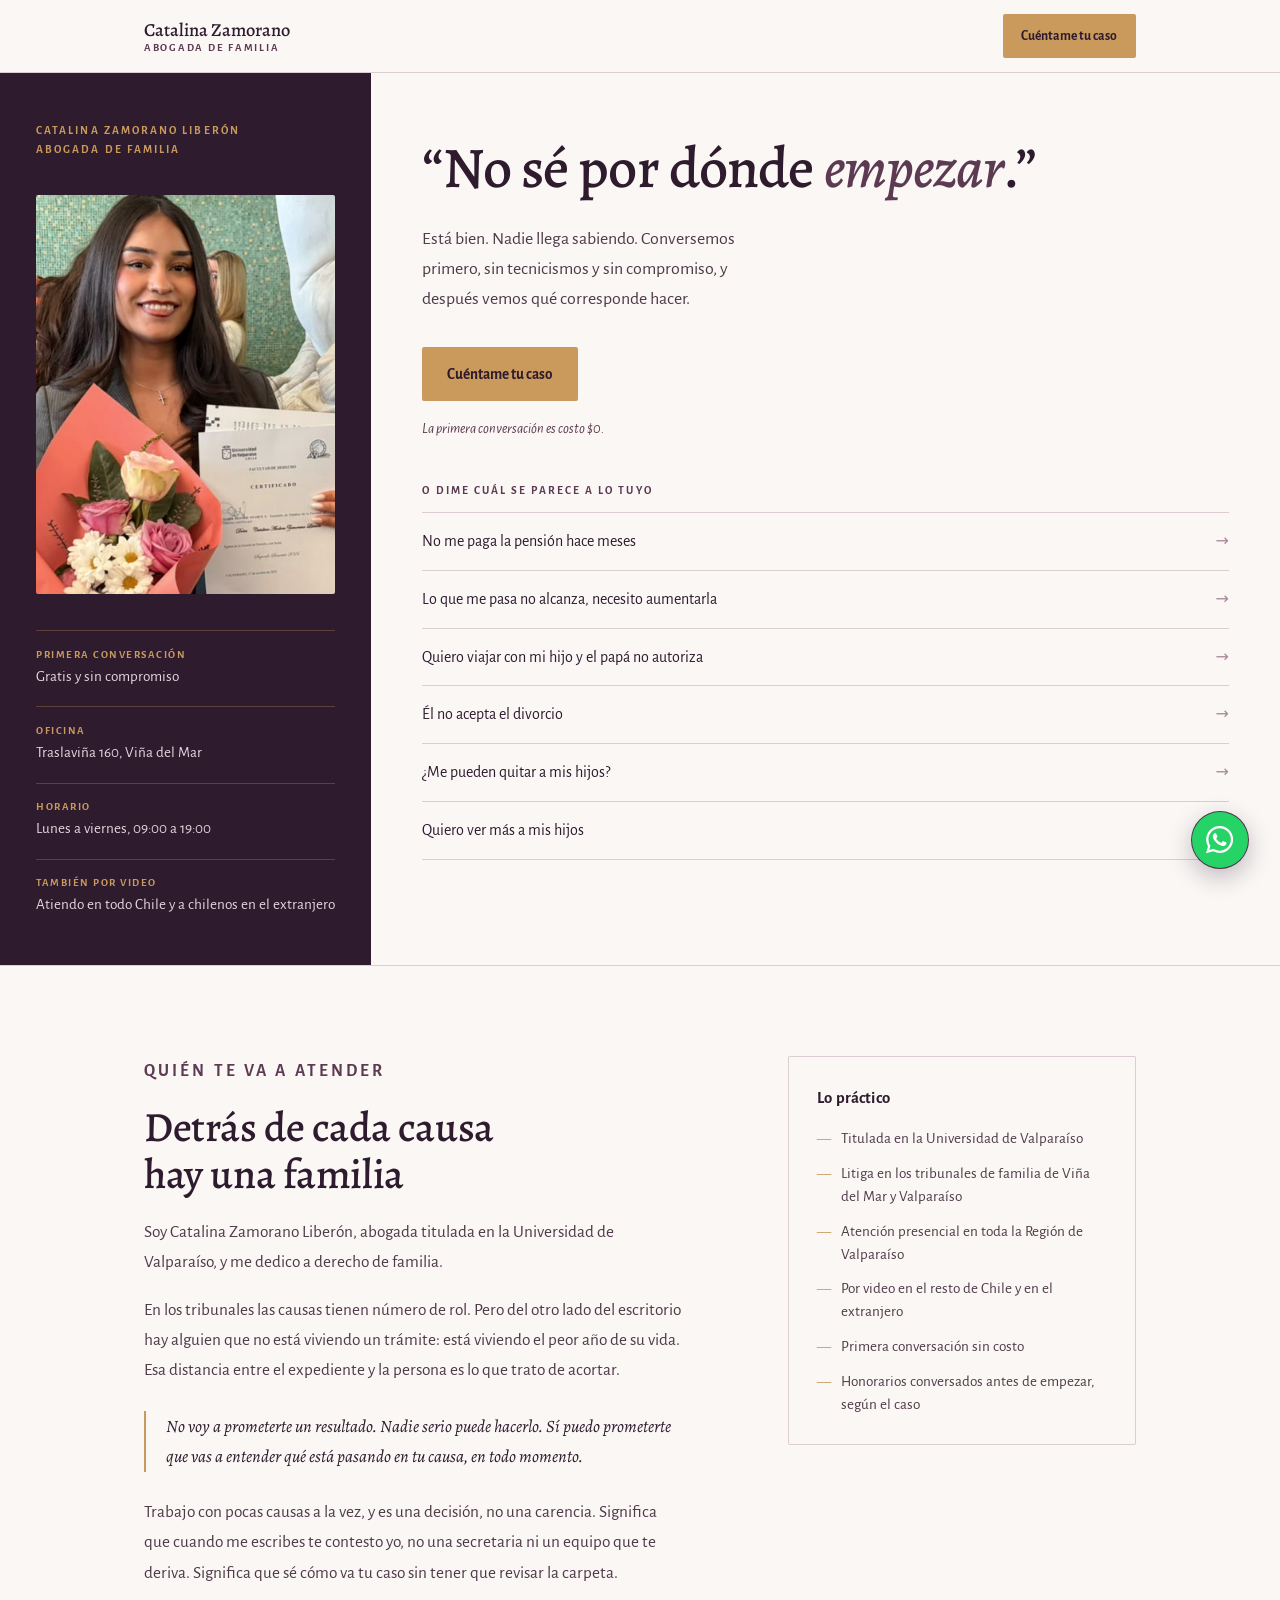
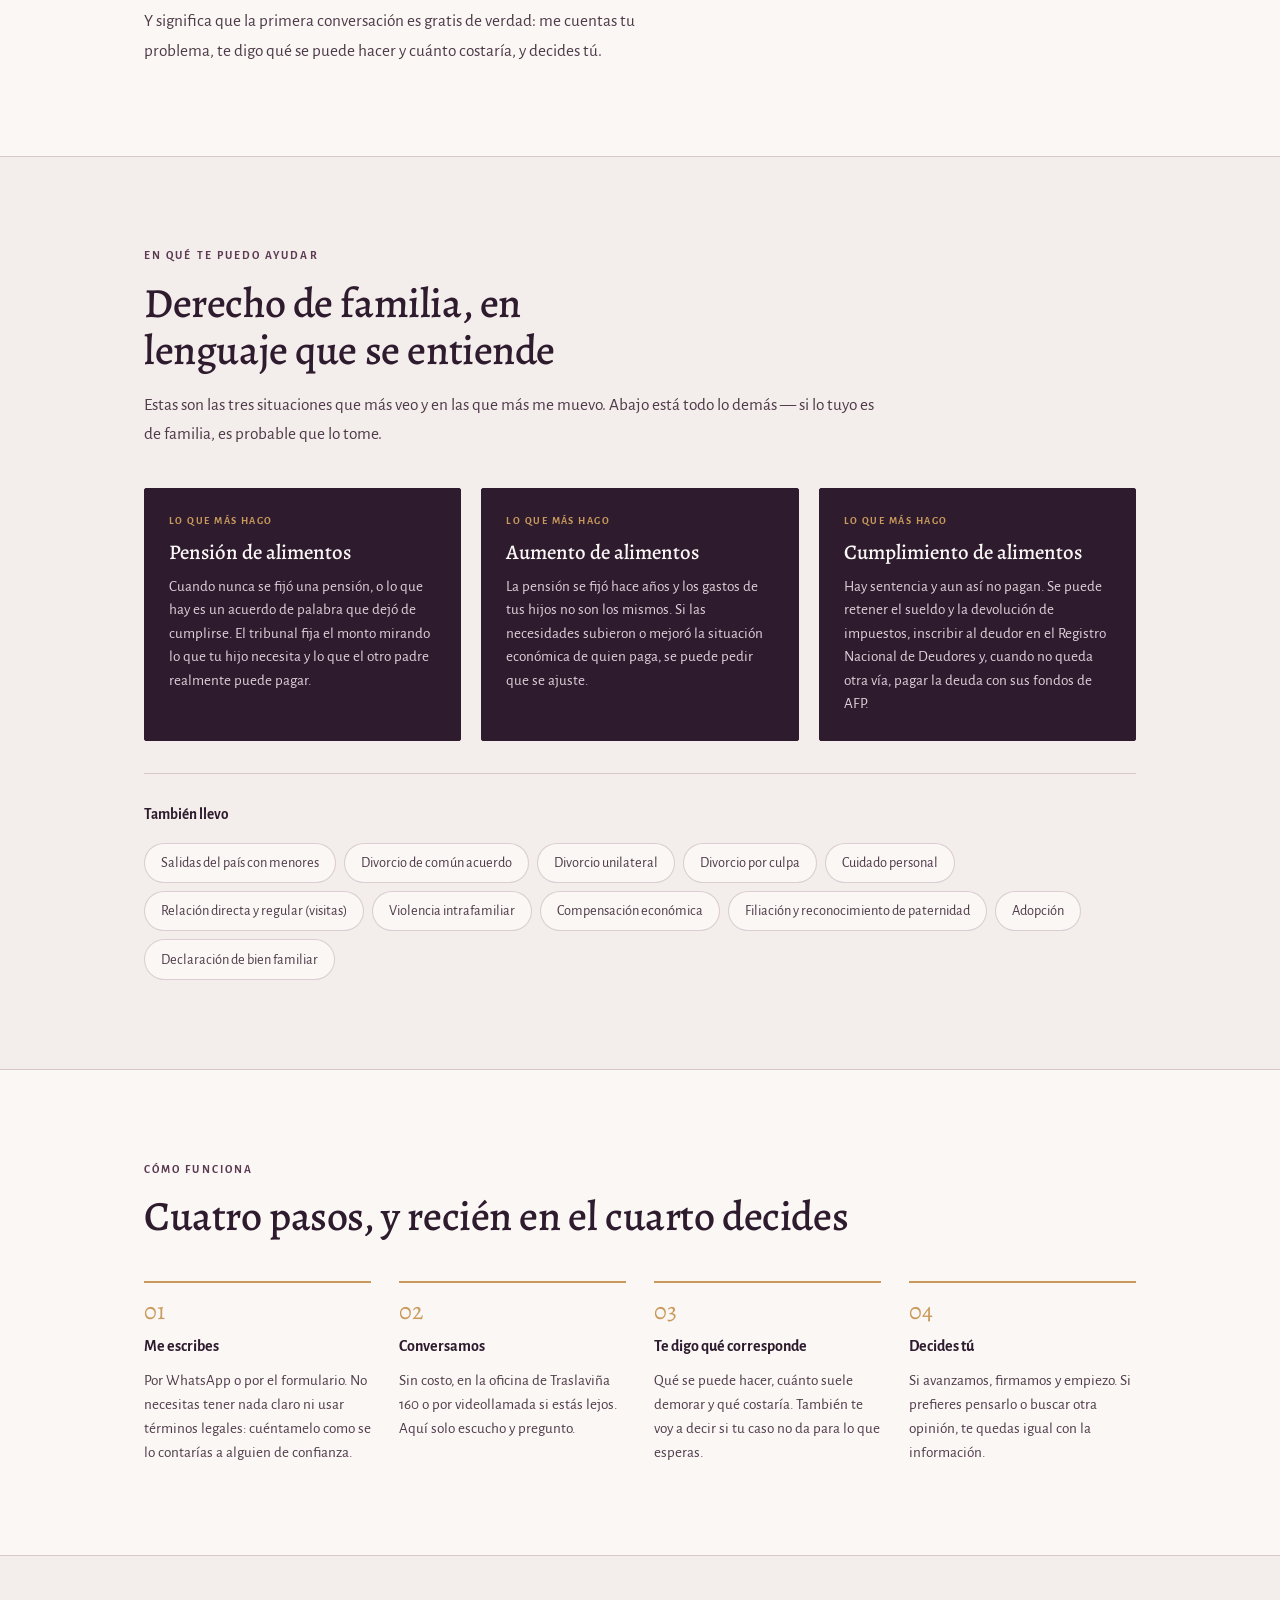
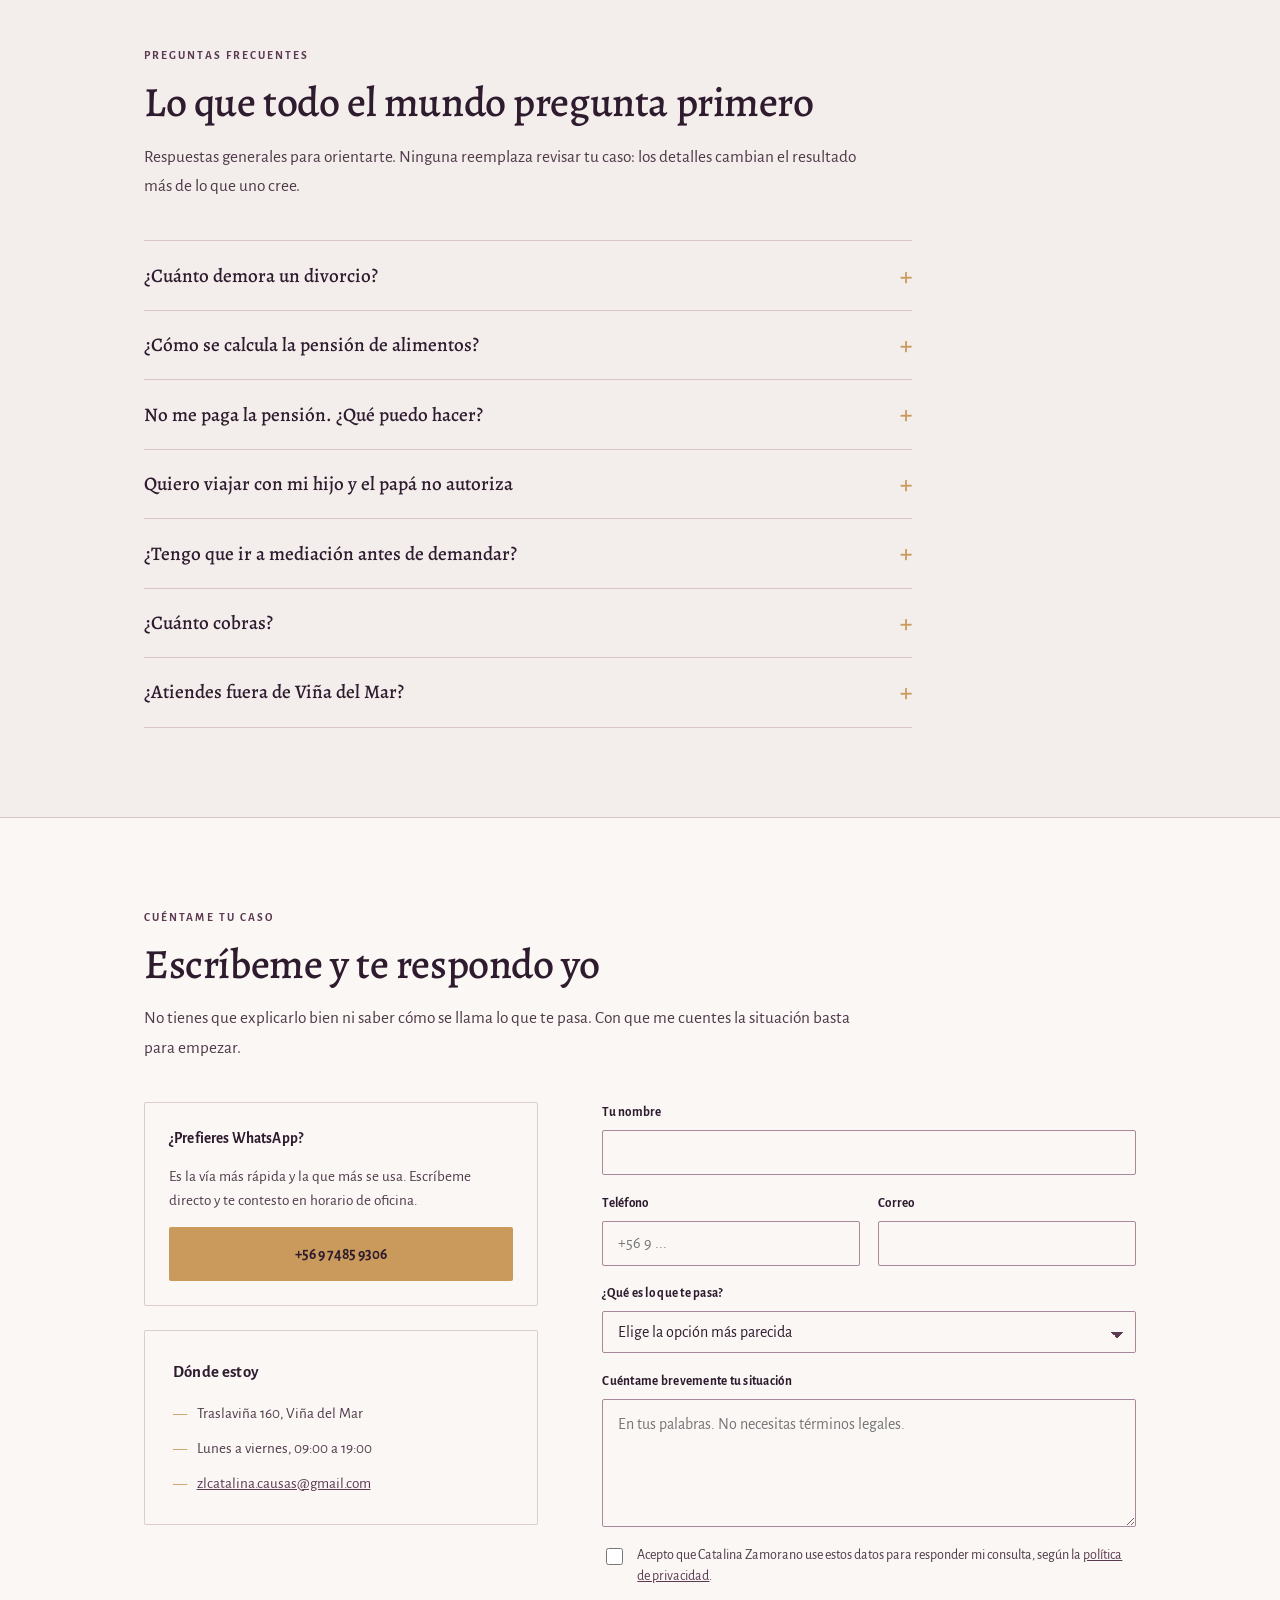
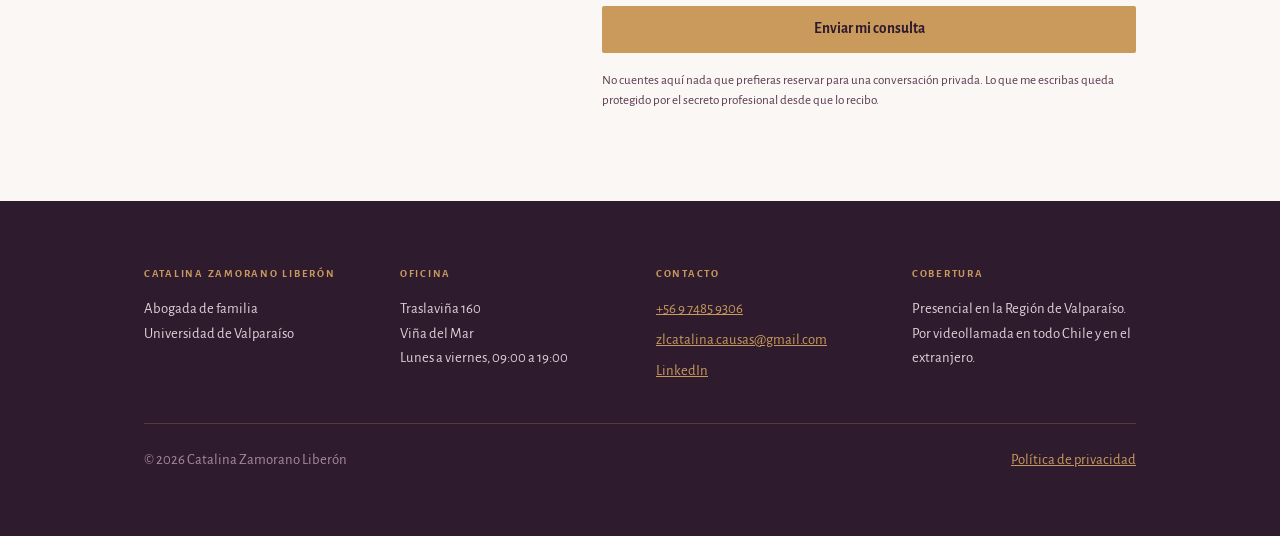
==== commit edae8ba2: "foto" ====
--- a/index.html
+++ b/index.html
@@ -69,10 +69,9 @@
     <aside class="panel">
       <p class="panel__eyebrow">Catalina Zamorano Liberón<br>Abogada de familia</p>
 
-      <!-- Cuando llegue el retrato, va aquí:
-      <img class="panel__portrait" src="assets/catalina.jpg" width="600" height="750"
-           alt="Catalina Zamorano Liberón, abogada de familia en Viña del Mar">
-      -->
+      <img class="panel__portrait" src="assets/catalina.jpg" width="750" height="1000"
+           alt="Catalina Zamorano Liberón, abogada de familia en Viña del Mar"
+           fetchpriority="high">
 
       <ul class="panel__facts">
         <li>
--- a/assets/styles.css
+++ b/assets/styles.css
@@ -53,7 +53,7 @@
 
 h1, h2, h3 { font-family: var(--display); color: var(--ink); text-wrap: balance; margin: 0; }
 p { margin: 0; }
-img { max-width: 100%; display: block; }
+img { max-width: 100%; height: auto; display: block; }
 
 a { color: var(--plum); }
 a:focus-visible, button:focus-visible, input:focus-visible,
@@ -123,7 +123,10 @@
   display: flex; flex-direction: column; justify-content: center; gap: 2.25rem;
 }
 .panel__eyebrow { color: var(--brass); font-size: .72rem; font-weight: 700; letter-spacing: .18em; text-transform: uppercase; }
-.panel__portrait { border-radius: 2px; filter: saturate(.85); }
+.panel__portrait {
+  width: 100%; height: auto; aspect-ratio: 3/4; object-fit: cover; object-position: 50% 22%;
+  border-radius: 2px; filter: saturate(.9) contrast(1.02);
+}
 .panel__facts { list-style: none; margin: 0; padding: 0; display: flex; flex-direction: column; gap: 1.1rem; }
 .panel__facts li { display: flex; flex-direction: column; gap: .15rem; border-top: 1px solid rgba(201,154,91,.3); padding-top: .9rem; }
 .panel__facts dt, .panel__k {
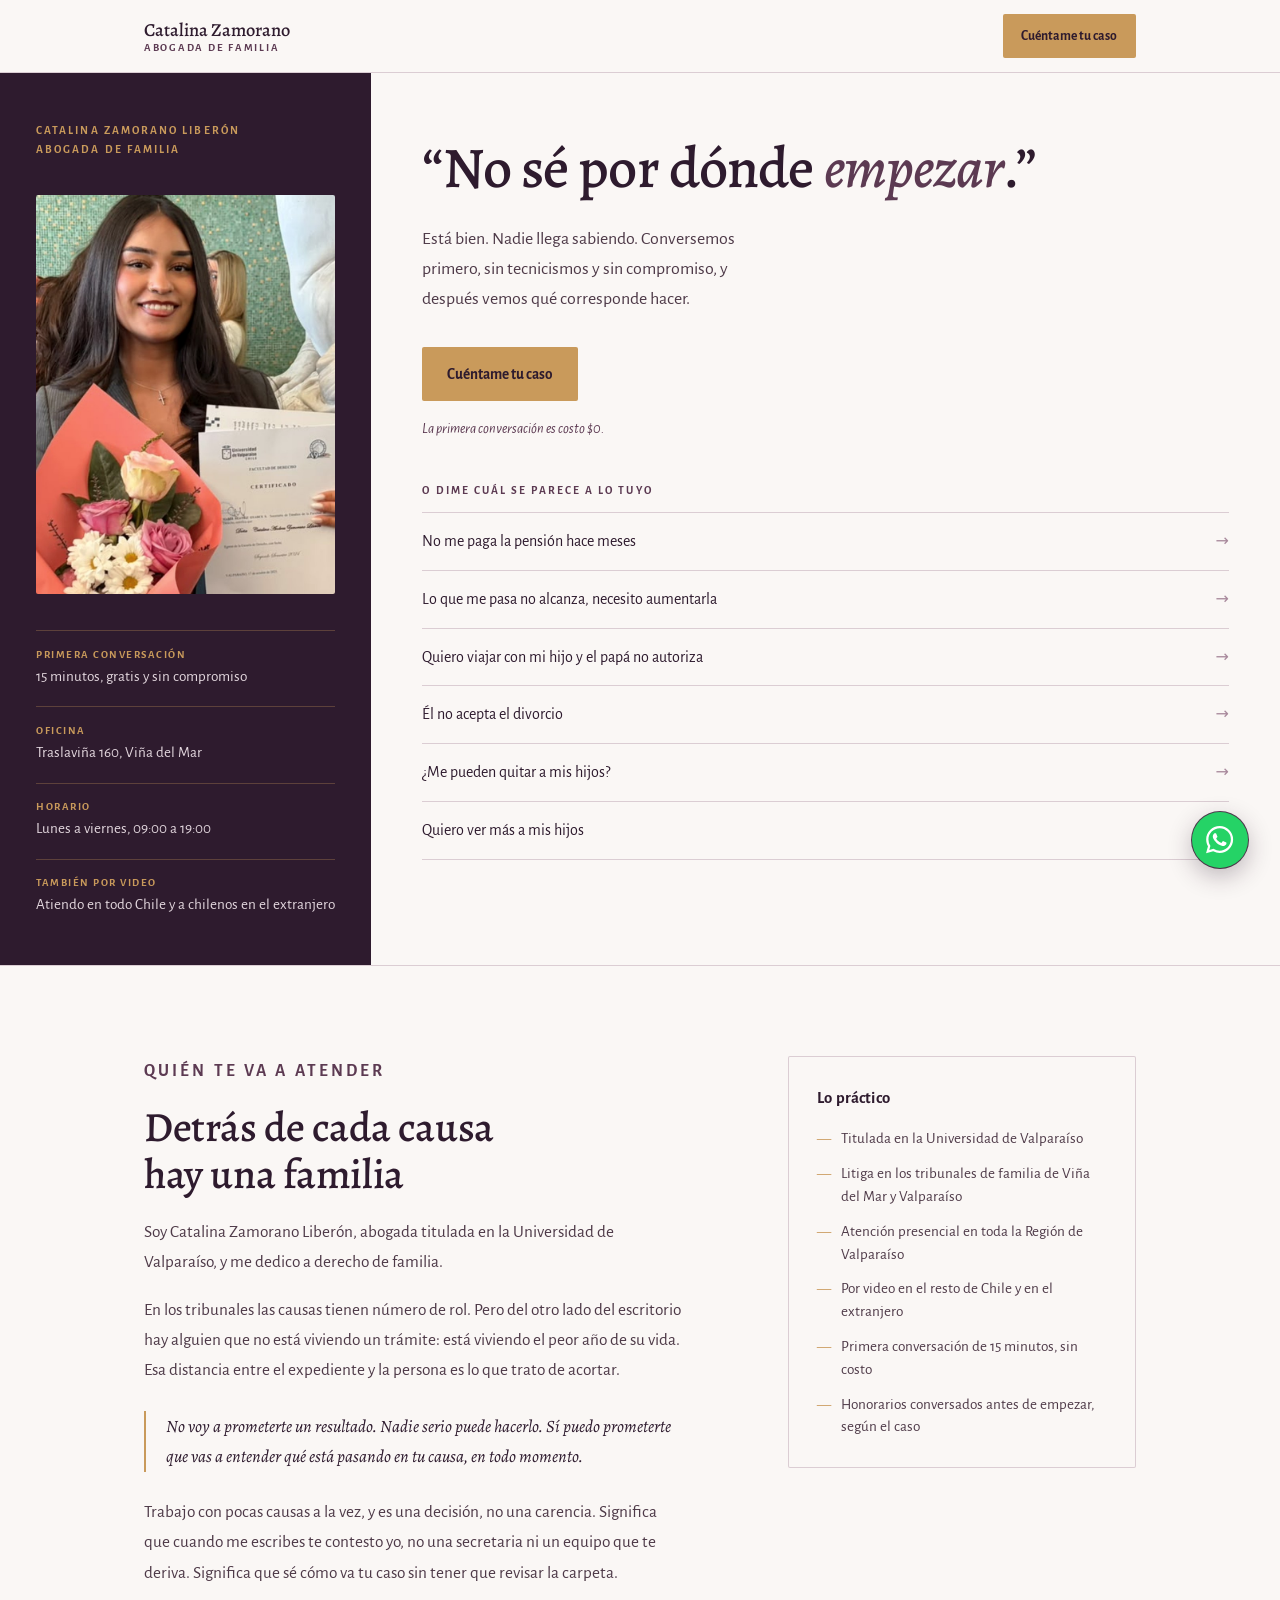
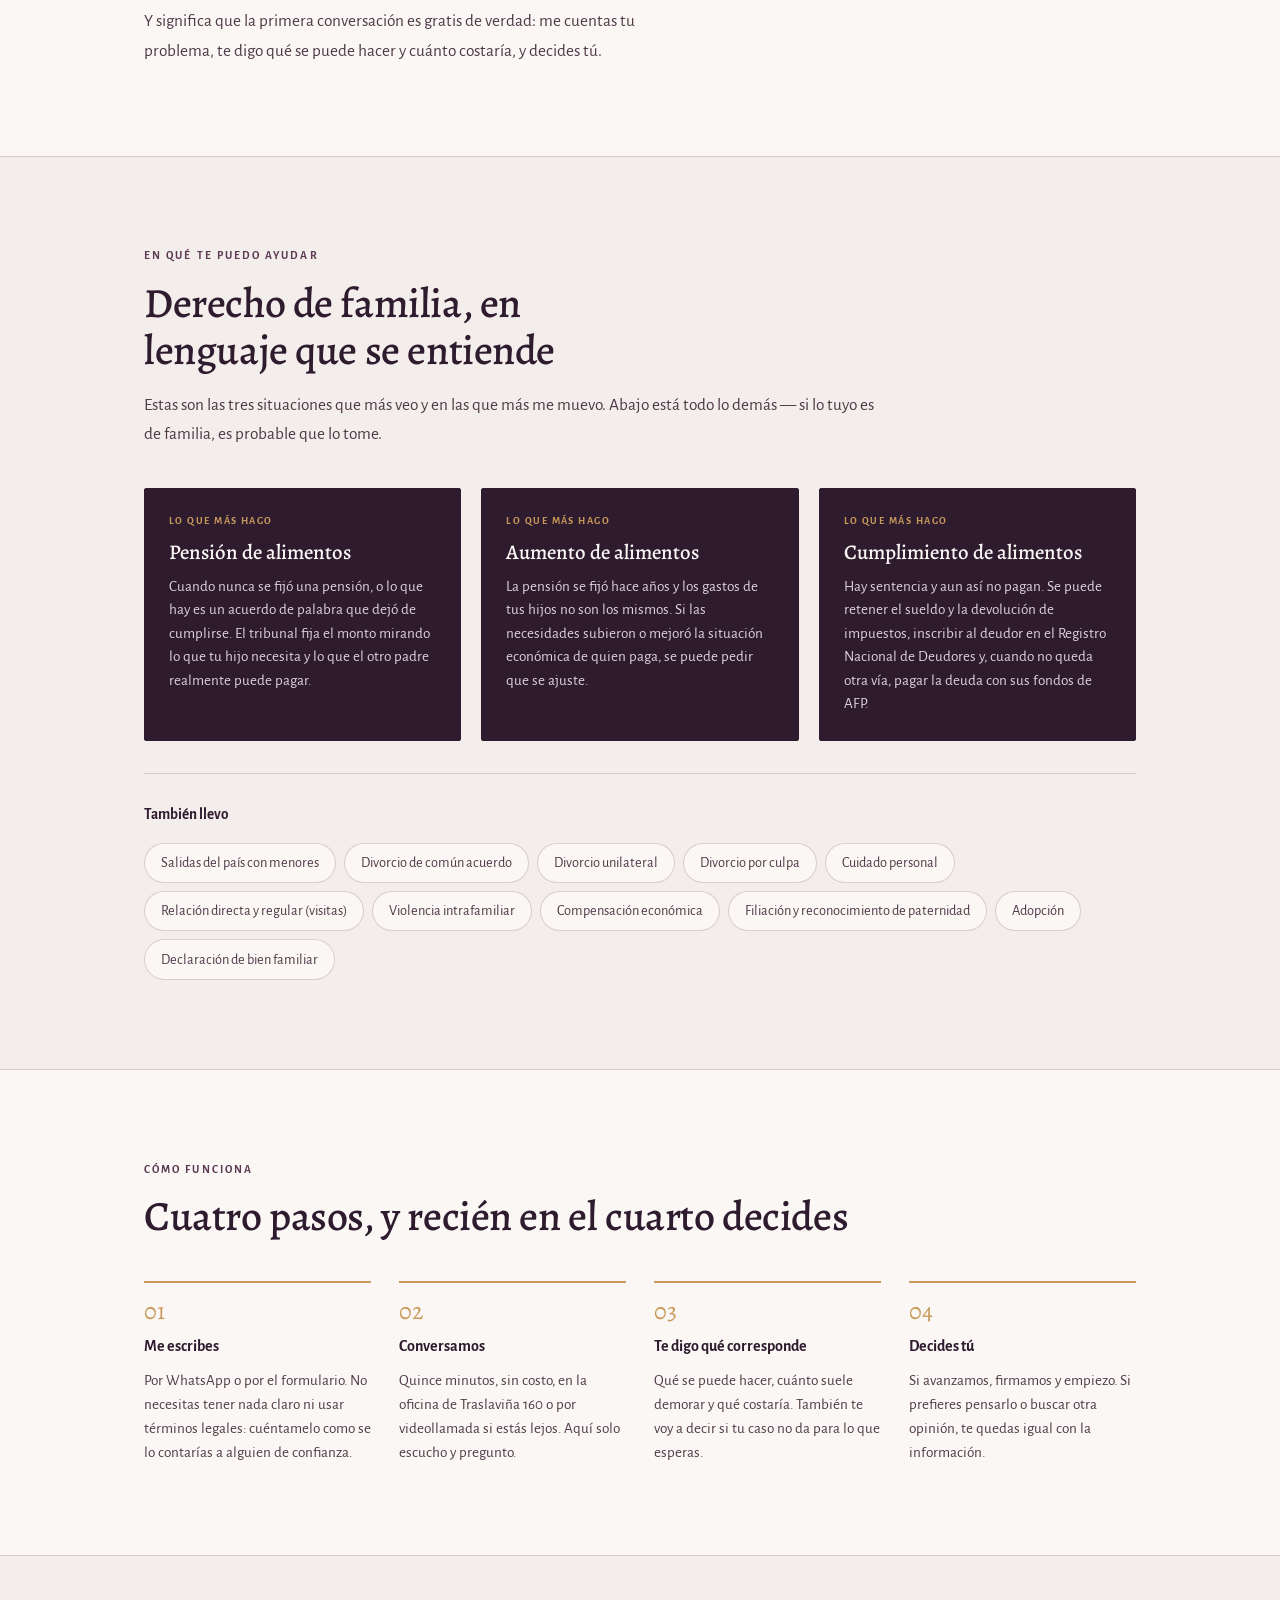
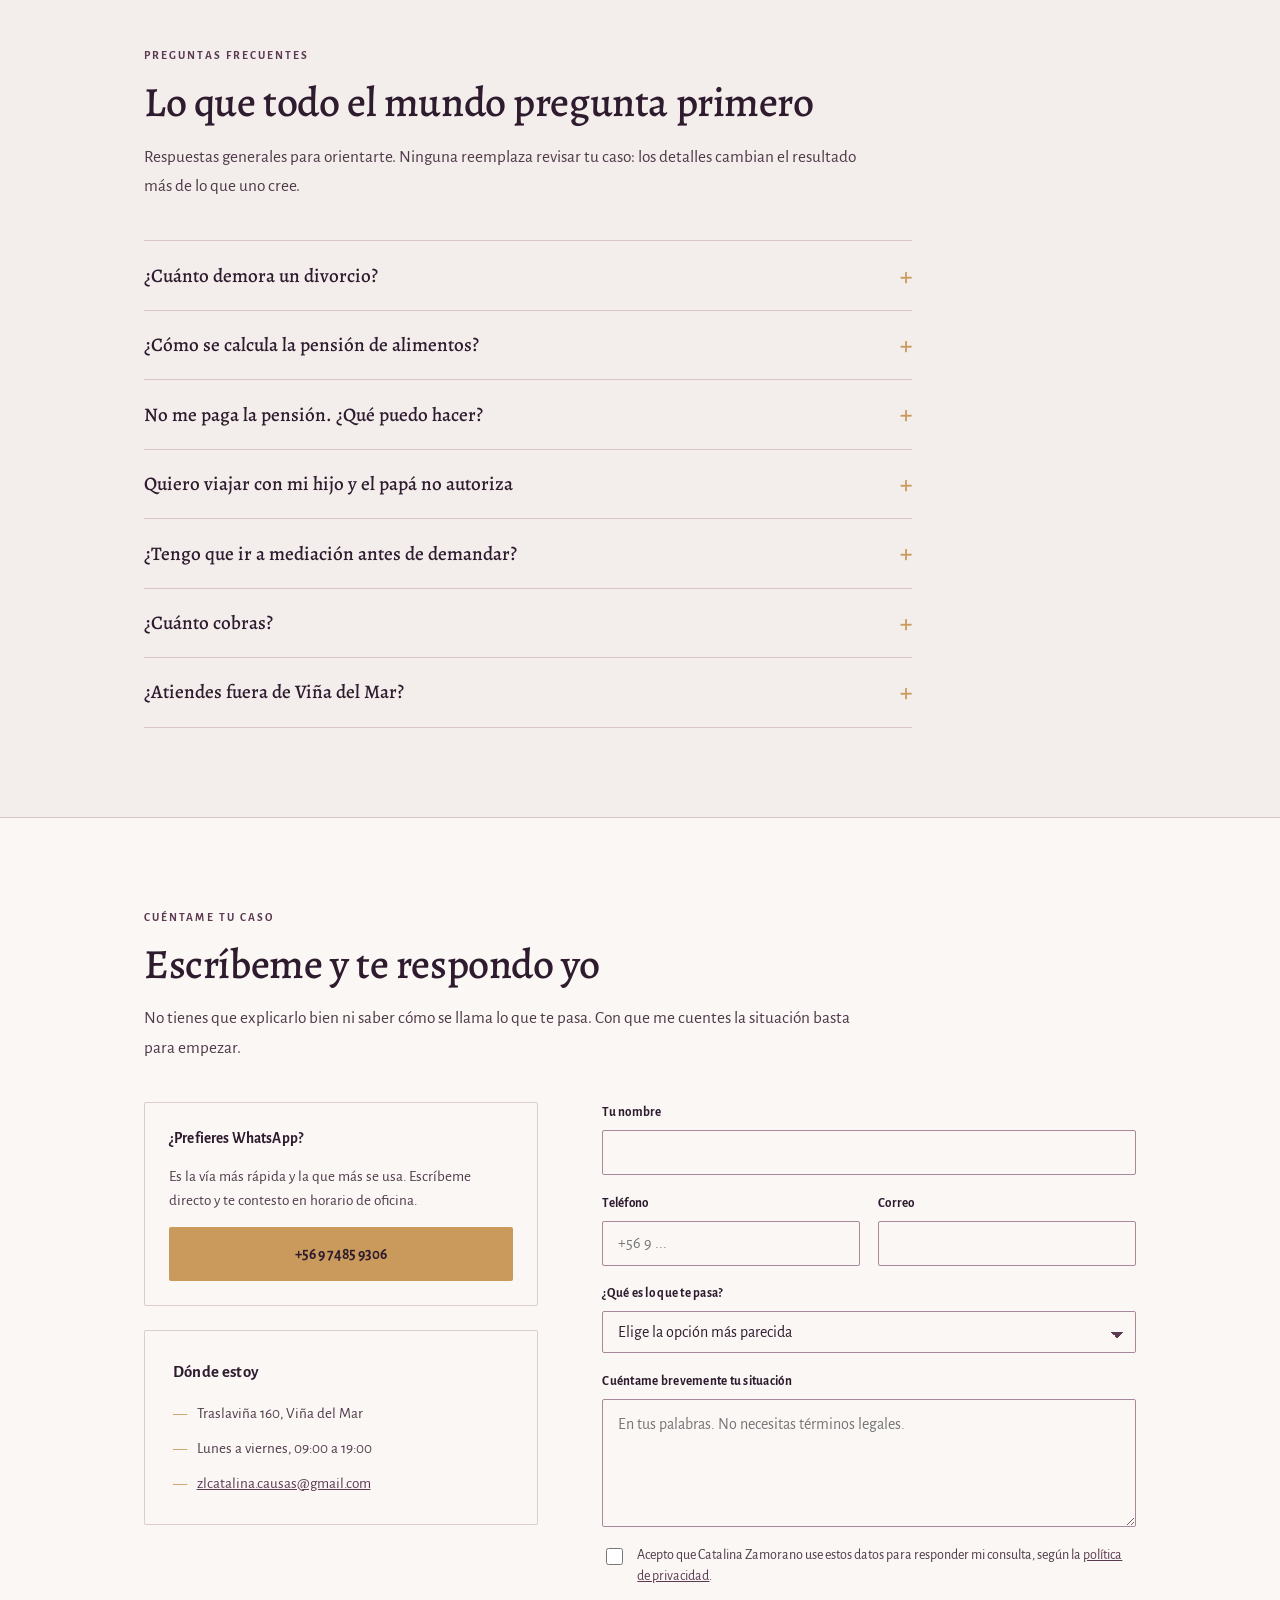
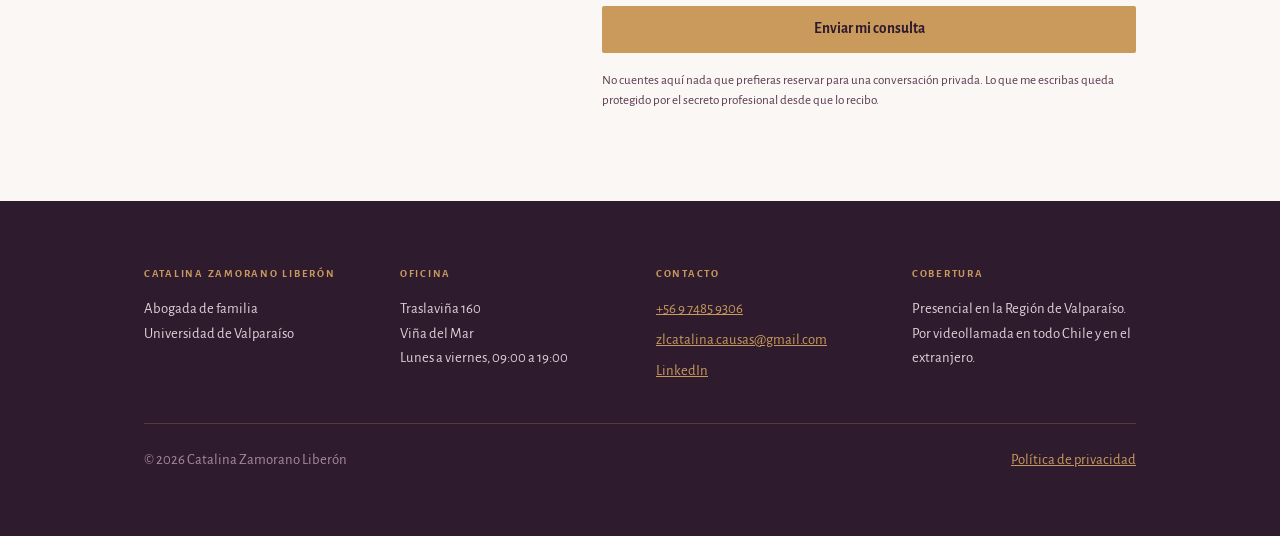
==== commit 891511f4: "Agrega retrato de Catalina e indica duración de 15 minutos de la primera conversación - Retrato reco" ====
--- a/index.html
+++ b/index.html
@@ -76,7 +76,7 @@
       <ul class="panel__facts">
         <li>
           <span class="panel__k">Primera conversación</span>
-          <span class="panel__v">Gratis y sin compromiso</span>
+          <span class="panel__v">15 minutos, gratis y sin compromiso</span>
         </li>
         <li>
           <span class="panel__k">Oficina</span>
@@ -133,7 +133,7 @@
           <li>Litiga en los tribunales de familia de Viña del Mar y Valparaíso</li>
           <li>Atención presencial en toda la Región de Valparaíso</li>
           <li>Por video en el resto de Chile y en el extranjero</li>
-          <li>Primera conversación sin costo</li>
+          <li>Primera conversación de 15 minutos, sin costo</li>
           <li>Honorarios conversados antes de empezar, según el caso</li>
         </ul>
       </div>
@@ -202,7 +202,7 @@
         </li>
         <li>
           <h3>Conversamos</h3>
-          <p>Sin costo, en la oficina de Traslaviña 160 o por videollamada si estás lejos. Aquí solo escucho y pregunto.</p>
+          <p>Quince minutos, sin costo, en la oficina de Traslaviña 160 o por videollamada si estás lejos. Aquí solo escucho y pregunto.</p>
         </li>
         <li>
           <h3>Te digo qué corresponde</h3>
@@ -271,7 +271,7 @@
           <summary>¿Cuánto cobras?</summary>
           <div class="faq__a">
             <p>Depende del caso, y prefiero decírtelo mirándolo que poner un número al azar en una página web. Una causa de alimentos de común acuerdo no se parece en nada a un divorcio con bienes de por medio.</p>
-            <p>Lo que sí te aseguro: la primera conversación es gratis, y vas a saber exactamente cuánto cuesta antes de comprometerte a nada.</p>
+            <p>Lo que sí te aseguro: la primera conversación de 15 minutos es gratis, y vas a saber exactamente cuánto cuesta antes de comprometerte a nada.</p>
           </div>
         </details>
 
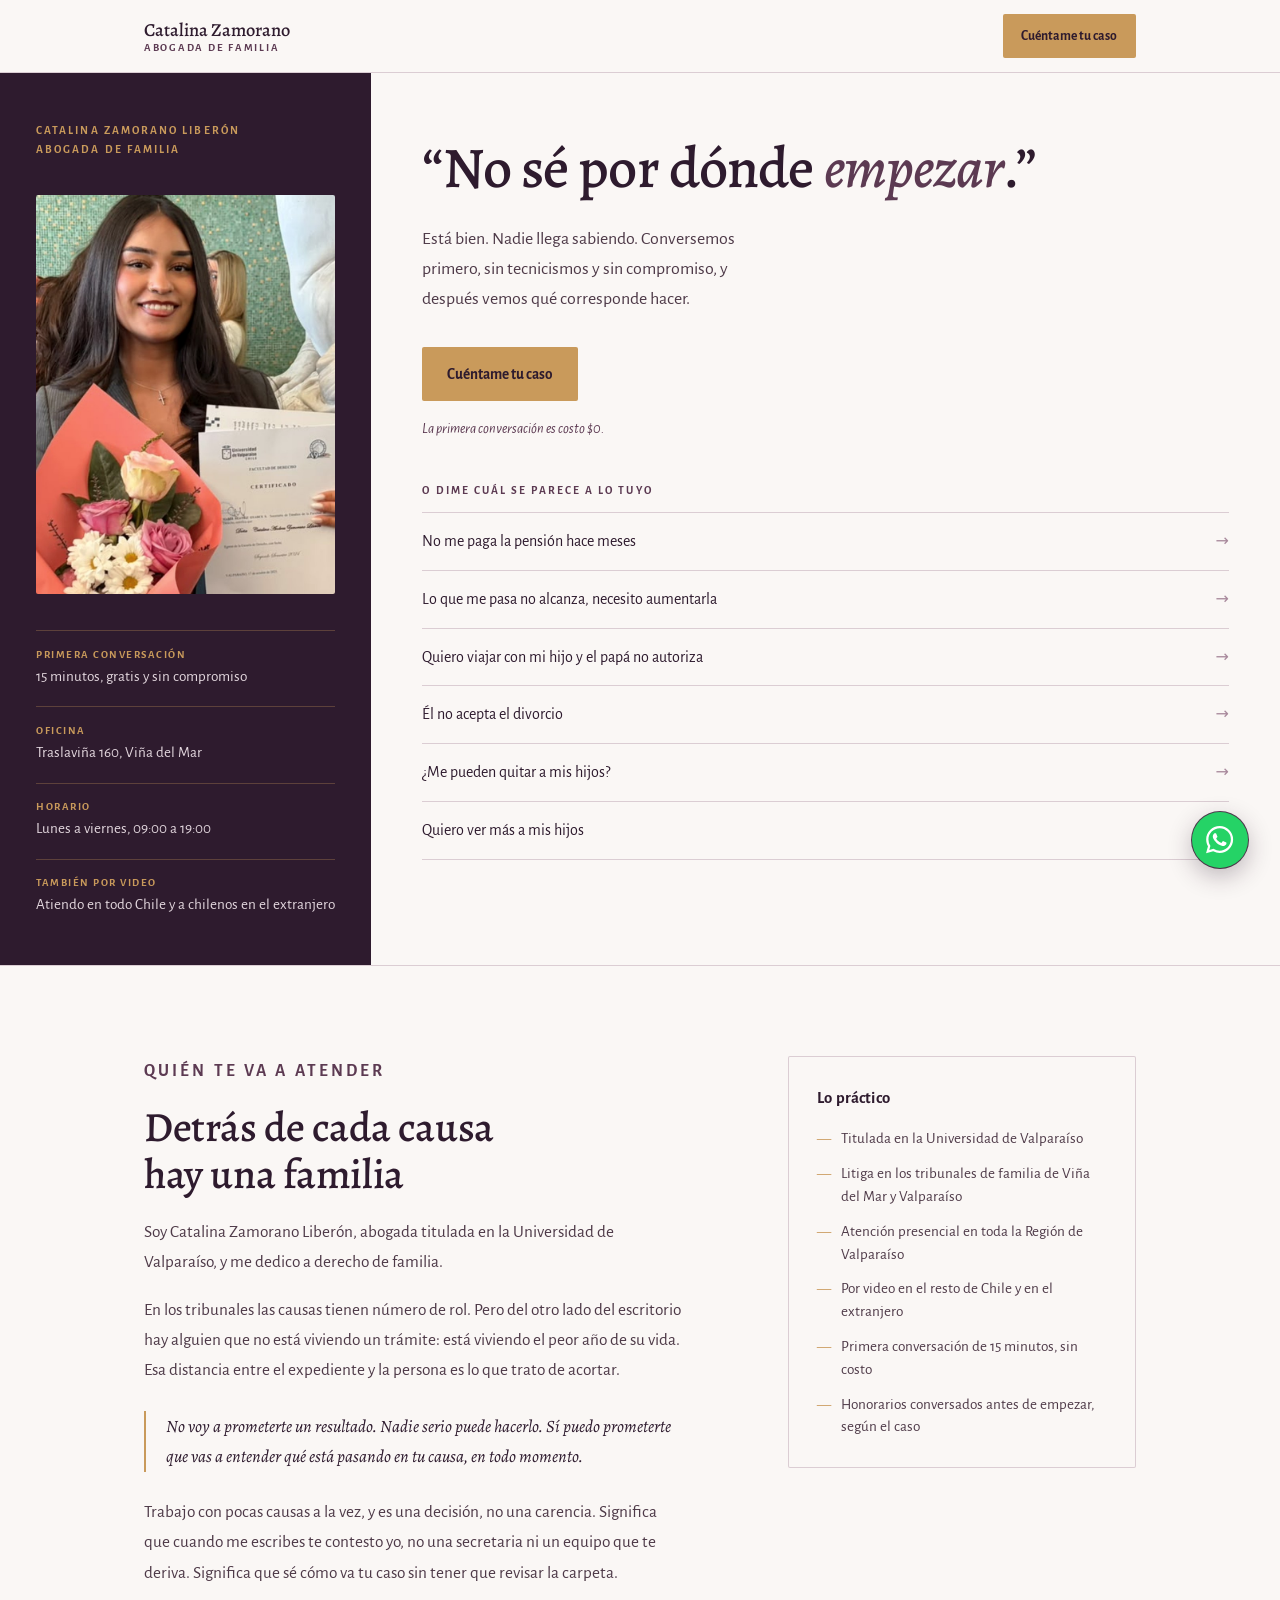
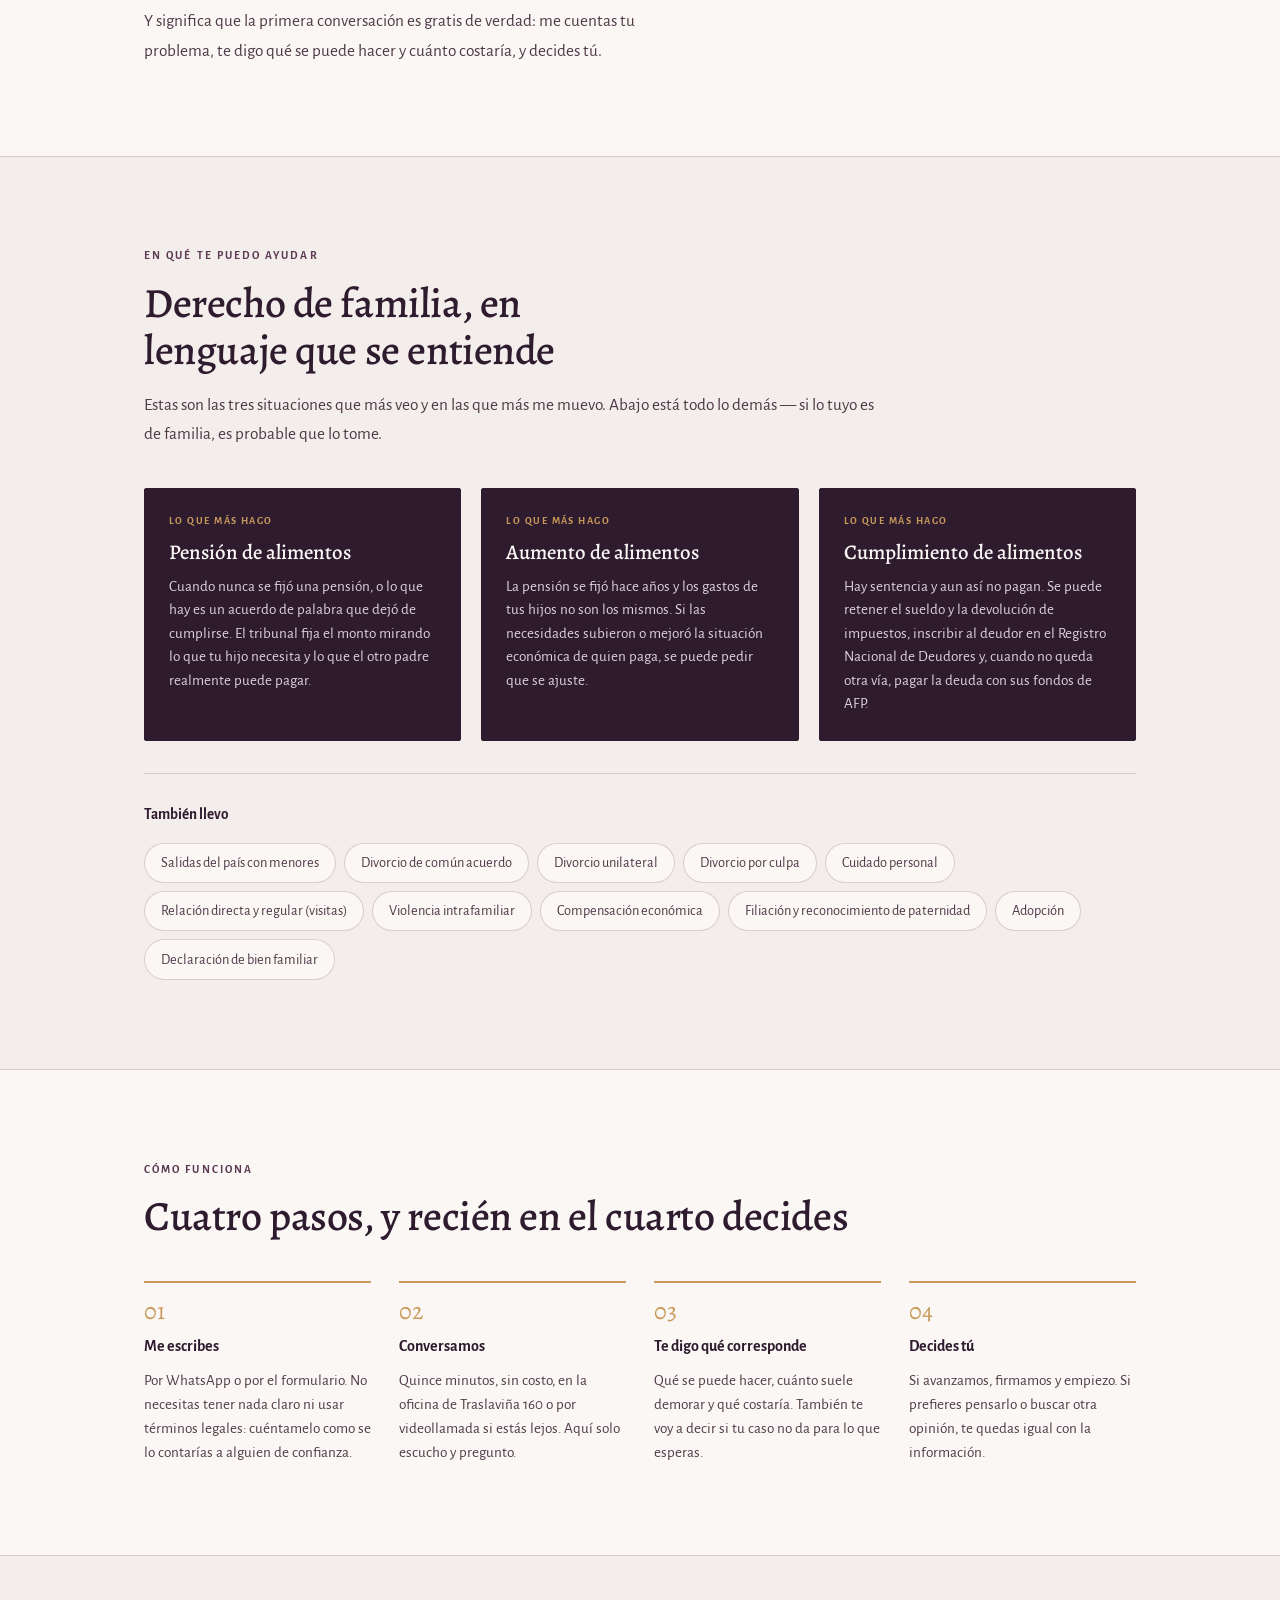
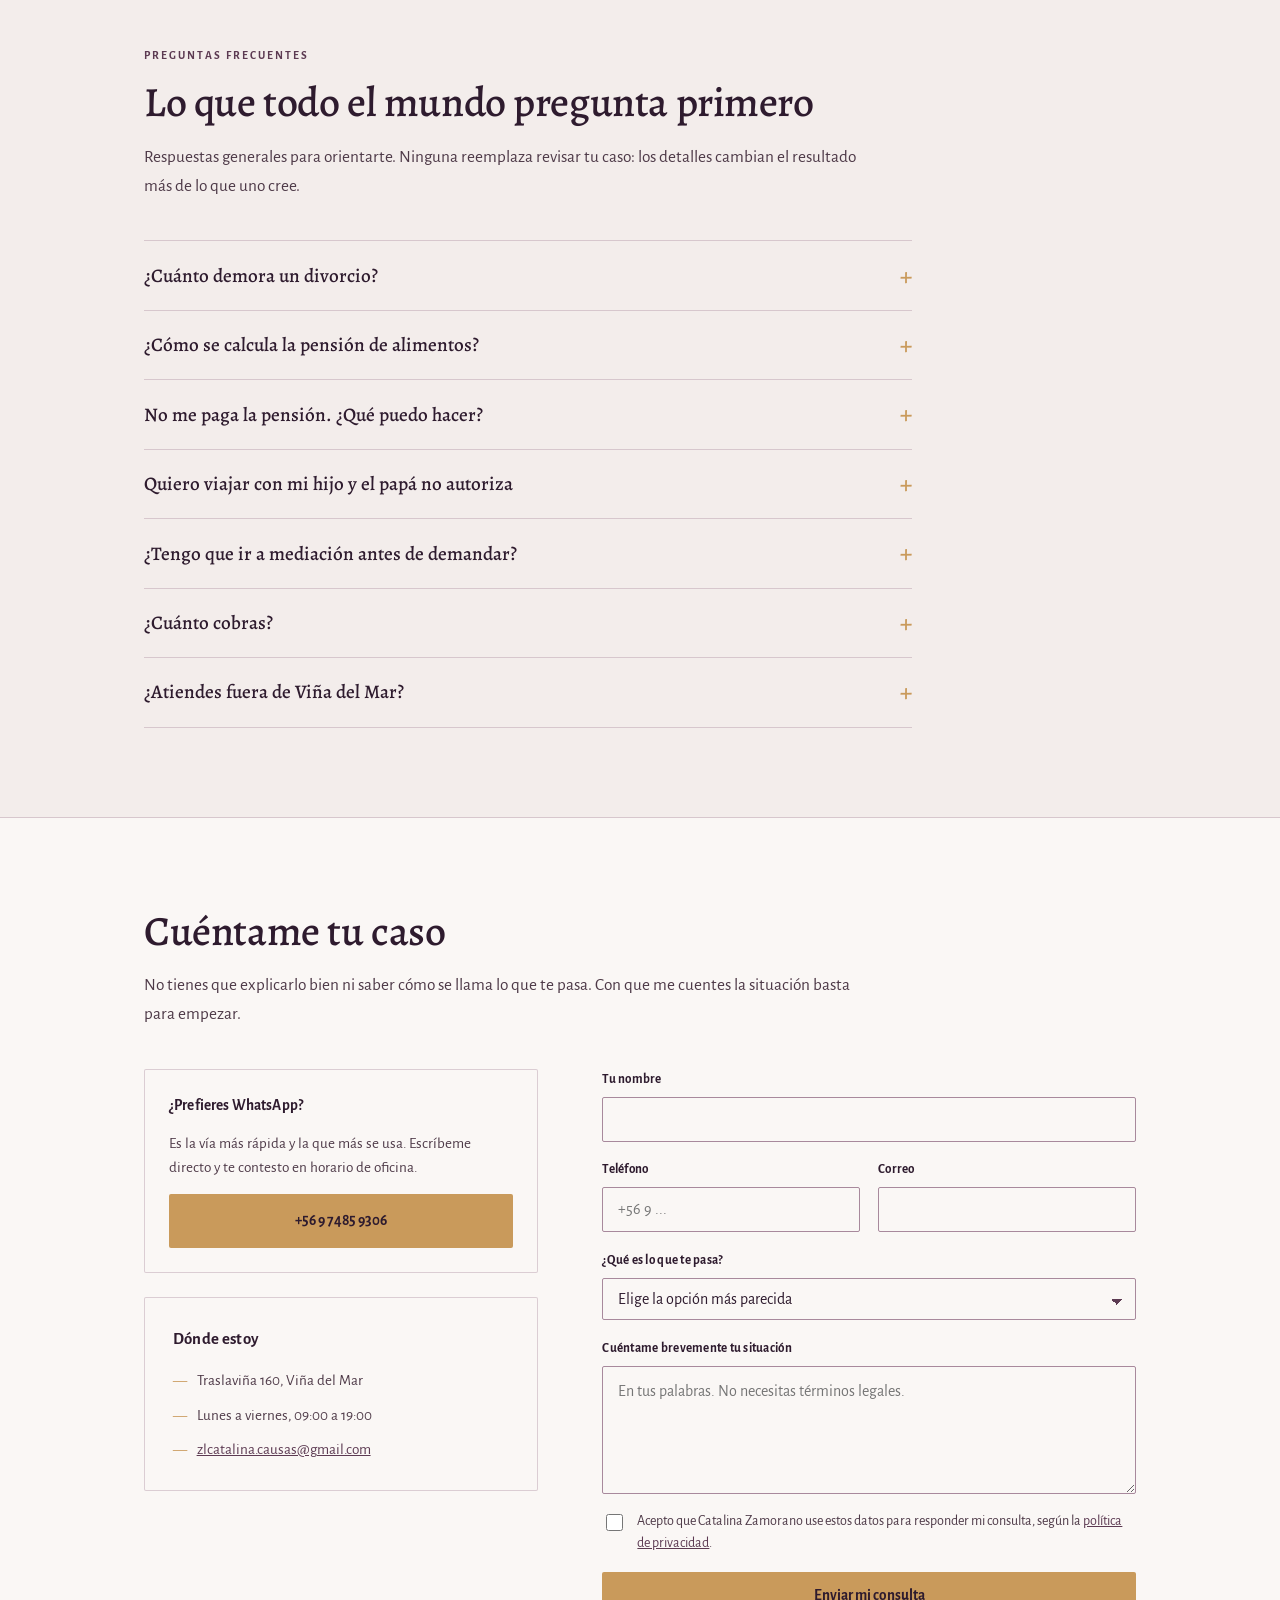
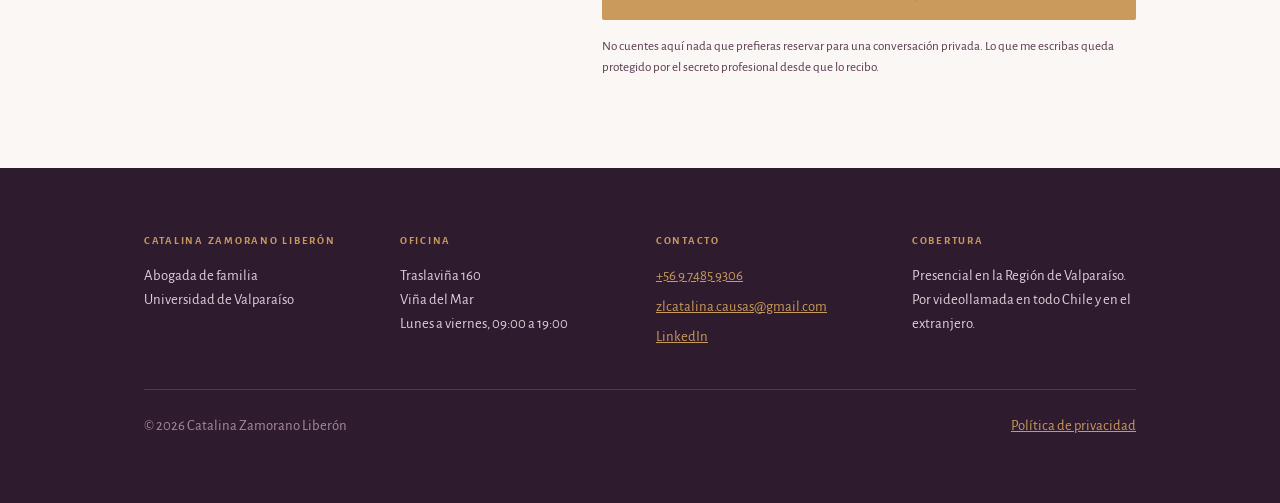
==== commit 8f19343b: "a" ====
--- a/index.html
+++ b/index.html
@@ -290,8 +290,7 @@
   <section class="section" id="contacto">
     <div class="wrap">
       <div class="section__head">
-        <p class="eyebrow">Cuéntame tu caso</p>
-        <h2 class="section__title">Escríbeme y te respondo yo</h2>
+        <h2 class="section__title">Cuéntame tu caso</h2>
         <p class="section__intro">No tienes que explicarlo bien ni saber cómo se llama lo que te pasa. Con que me cuentes la situación basta para empezar.</p>
       </div>
 
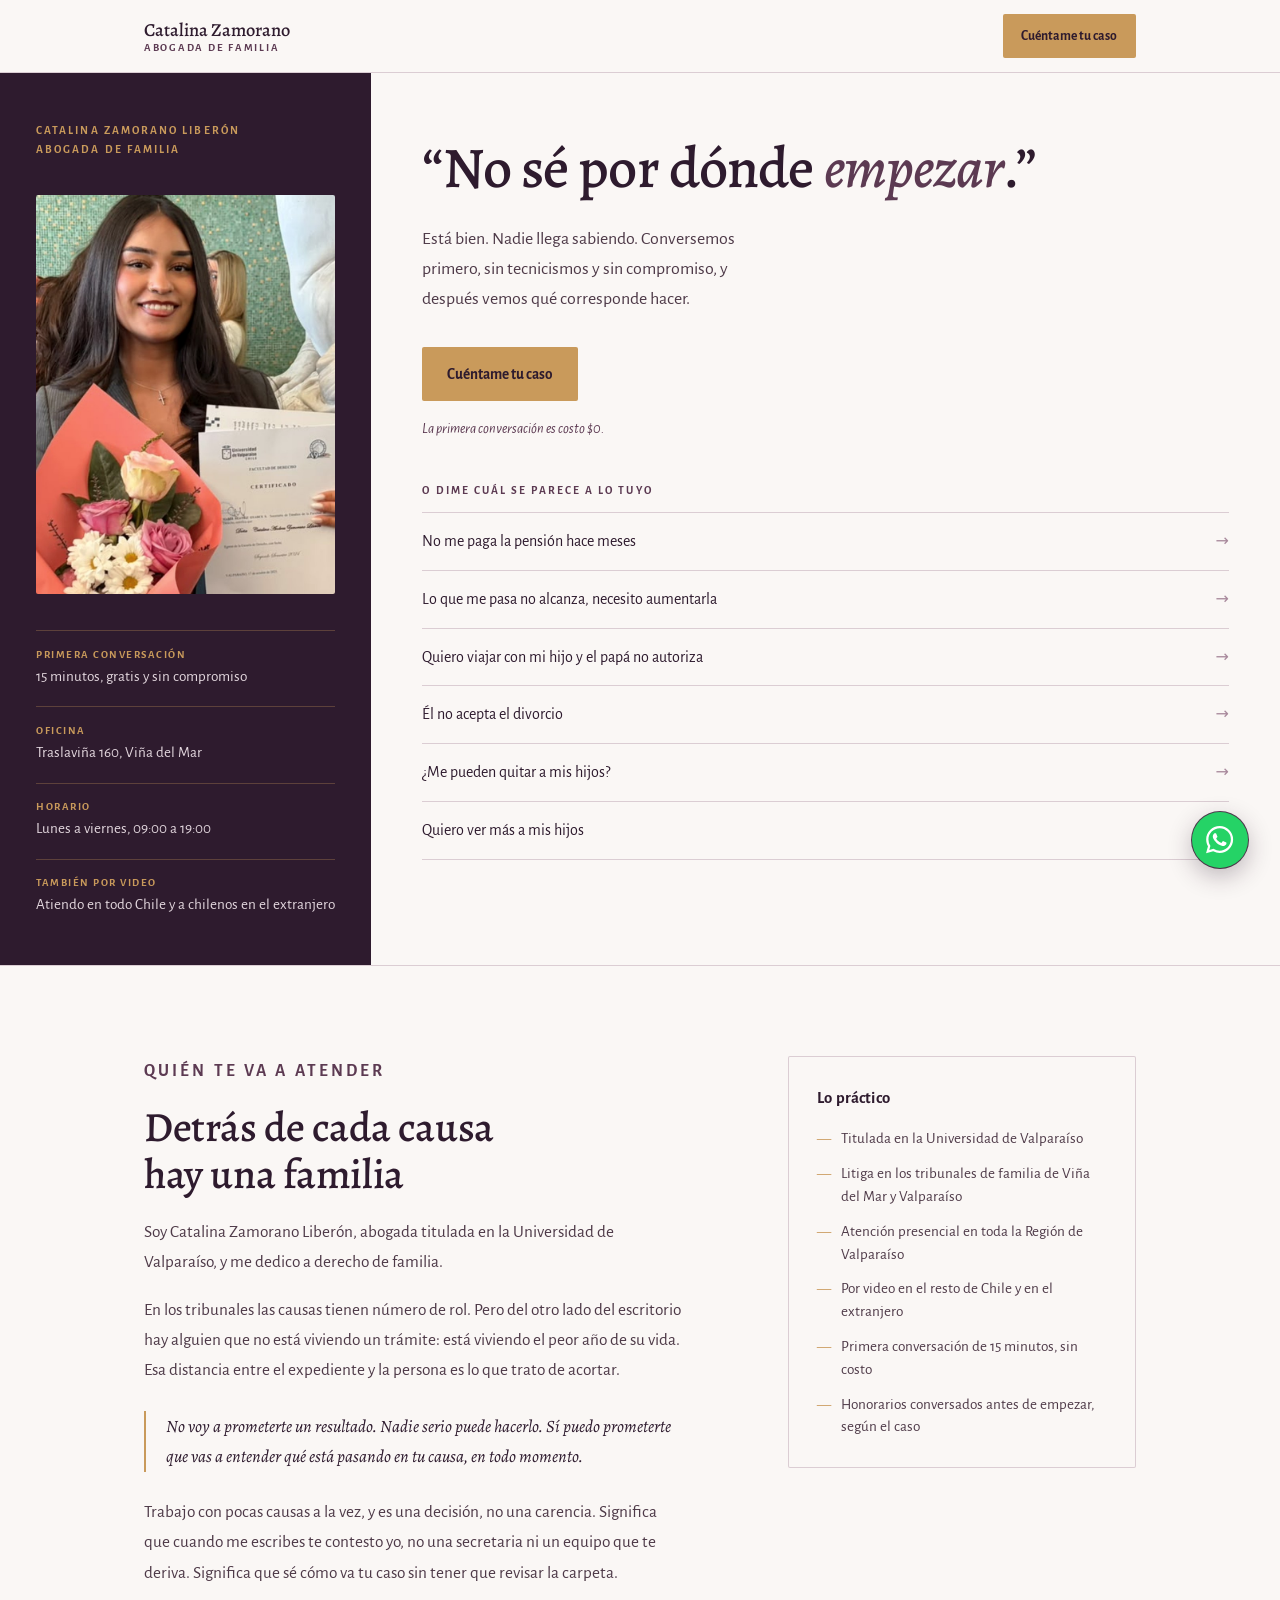
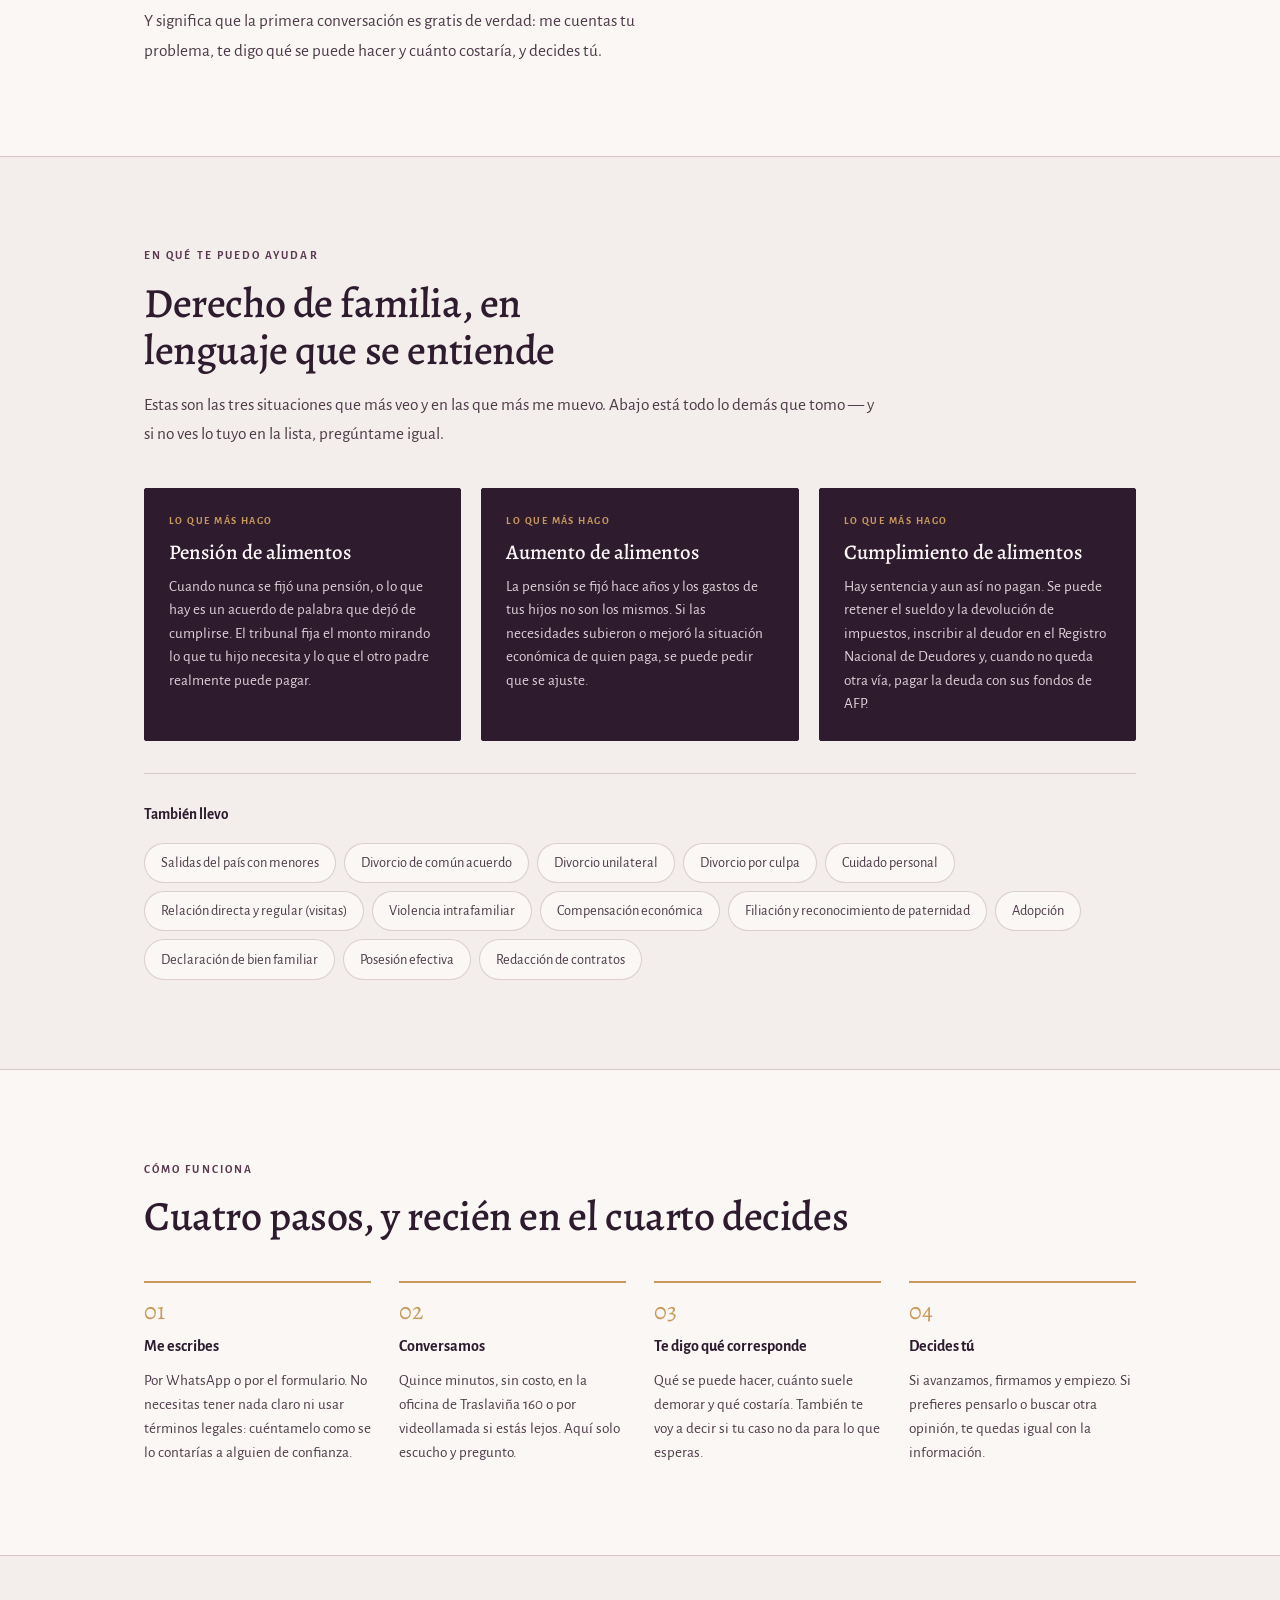
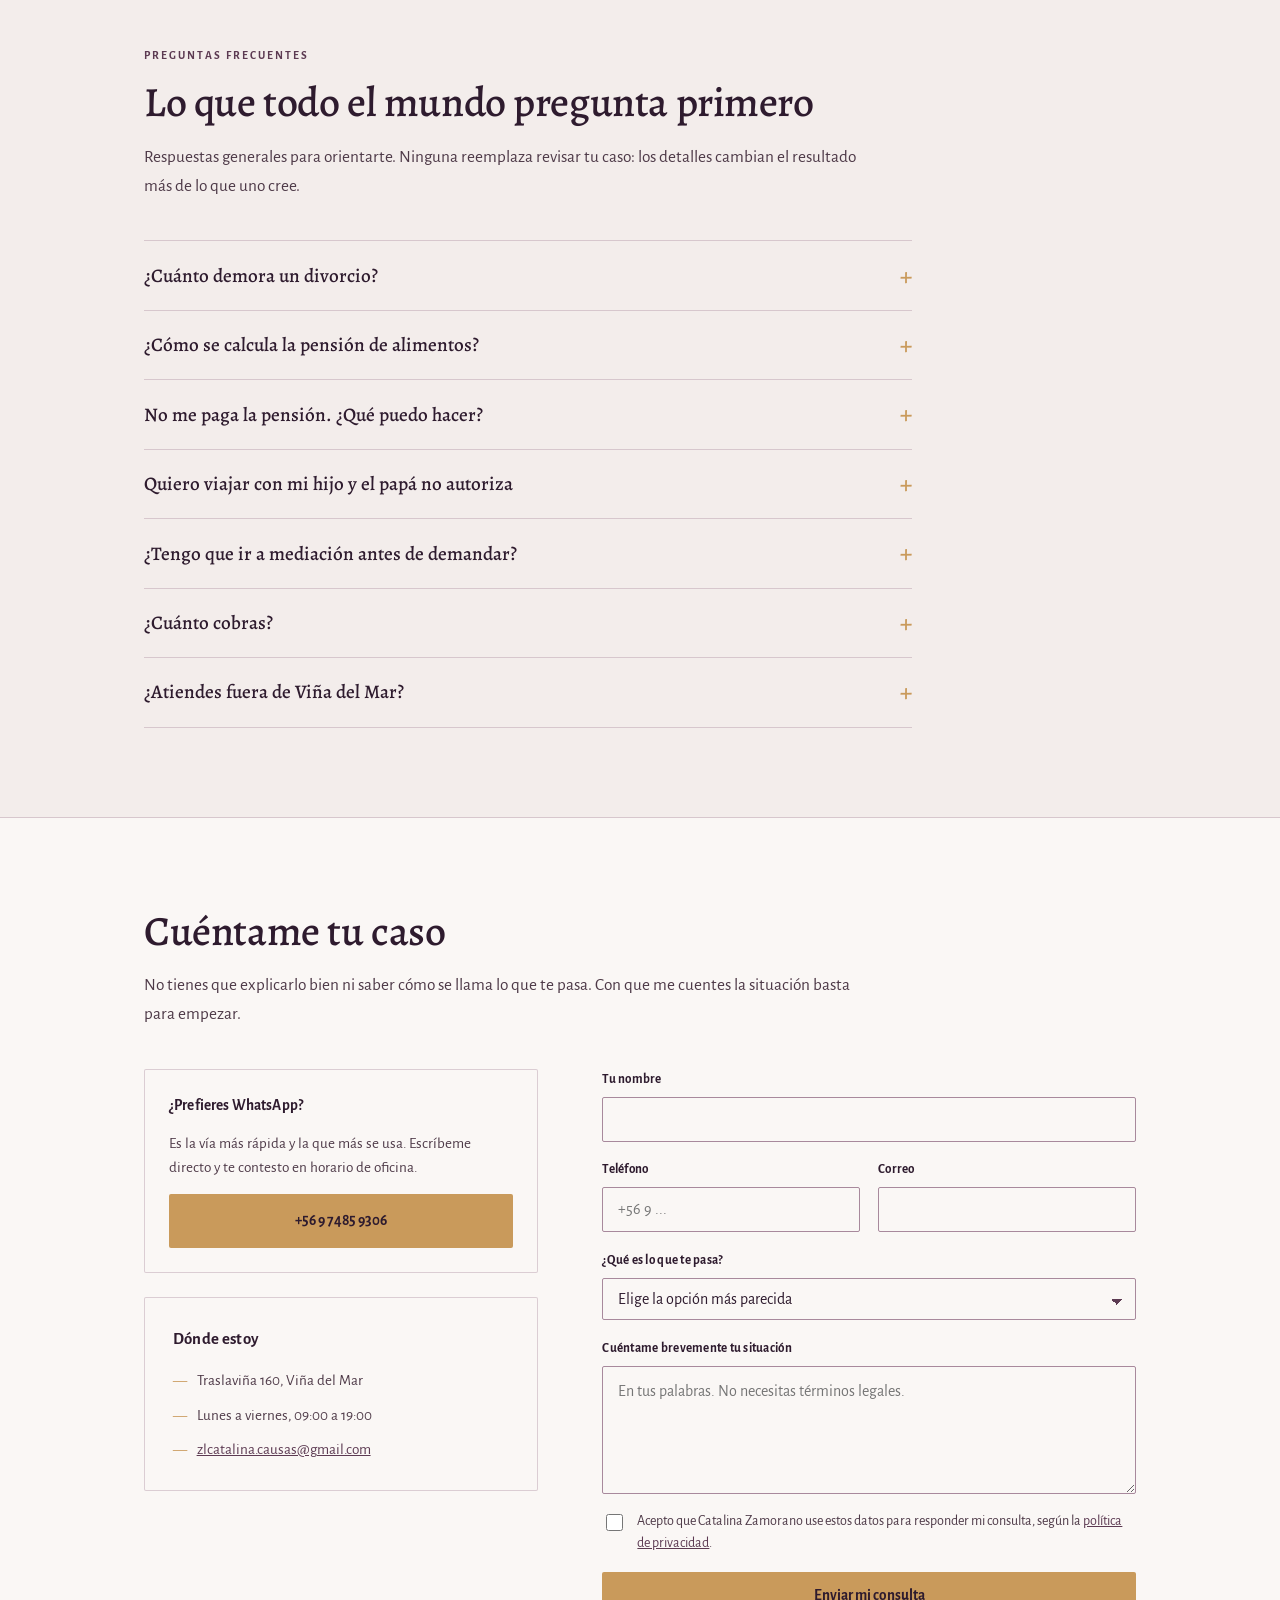
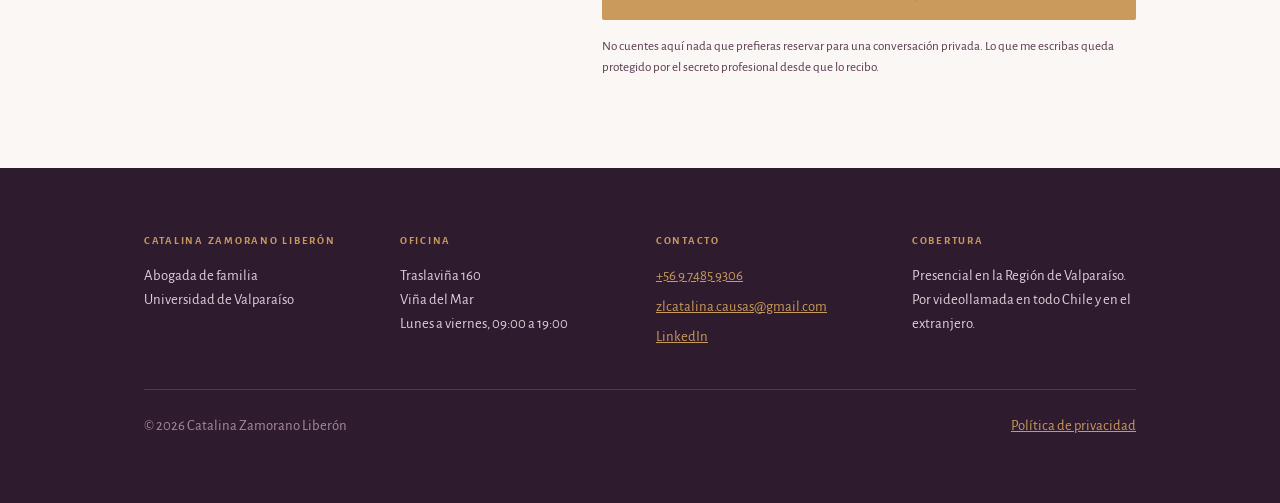
==== commit 09c5cce6: "ads" ====
--- a/index.html
+++ b/index.html
@@ -105,8 +105,8 @@
       <ul class="qlist">
         <li><a href="#cumplimiento">No me paga la pensión hace meses</a></li>
         <li><a href="#aumento">Lo que me pasa no alcanza, necesito aumentarla</a></li>
-        <li><a href="#salidas">Quiero viajar con mi hijo y el papá no autoriza</a></li>
-        <li><a href="#divorcio">Él no acepta el divorcio</a></li>
+        <li><a href="#faq-salidas">Quiero viajar con mi hijo y el papá no autoriza</a></li>
+        <li><a href="#faq-divorcio">Él no acepta el divorcio</a></li>
         <li><a href="#cuidado">¿Me pueden quitar a mis hijos?</a></li>
         <li><a href="#rdr">Quiero ver más a mis hijos</a></li>
       </ul>
@@ -146,7 +146,7 @@
       <div class="section__head">
         <p class="eyebrow">En qué te puedo ayudar</p>
         <h2 class="section__title">Derecho de familia, en lenguaje que se entiende</h2>
-        <p class="section__intro">Estas son las tres situaciones que más veo y en las que más me muevo. Abajo está todo lo demás — si lo tuyo es de familia, es probable que lo tome.</p>
+        <p class="section__intro">Estas son las tres situaciones que más veo y en las que más me muevo. Abajo está todo lo demás que tomo — y si no ves lo tuyo en la lista, pregúntame igual.</p>
       </div>
 
       <div class="svc">
@@ -183,6 +183,8 @@
           <li>Filiación y reconocimiento de paternidad</li>
           <li>Adopción</li>
           <li>Declaración de bien familiar</li>
+          <li>Posesión efectiva</li>
+          <li>Redacción de contratos</li>
         </ul>
       </div>
     </div>
@@ -226,7 +228,7 @@
       </div>
 
       <div class="faq">
-        <details>
+        <details id="faq-divorcio">
           <summary>¿Cuánto demora un divorcio?</summary>
           <div class="faq__a">
             <p>Depende de por dónde vaya. El divorcio de común acuerdo es el más rápido: exige que lleven al menos un año separados y, con todo en orden, suele resolverse en algunos meses.</p>
@@ -251,7 +253,7 @@
           </div>
         </details>
 
-        <details>
+        <details id="faq-salidas">
           <summary>Quiero viajar con mi hijo y el papá no autoriza</summary>
           <div class="faq__a">
             <p>Para salir de Chile con un hijo menor de edad necesitas la autorización del otro padre, normalmente ante notario.</p>
@@ -355,6 +357,8 @@
               <option>Compensación económica</option>
               <option>Filiación o reconocimiento de paternidad</option>
               <option>Adopción</option>
+              <option>Posesión efectiva</option>
+              <option>Redacción de contratos</option>
               <option>Otro / no sé cómo se llama</option>
             </select>
           </div>
@@ -419,6 +423,30 @@
 </a>
 
 <script>
+// Si el destino del enlace es una pregunta frecuente, ábrela: aterrizar en un
+// acordeón cerrado deja la respuesta escondida.
+(function () {
+  function abrirDestino() {
+    var h = location.hash;
+    if (!h || h.length < 2) return;
+    var el;
+    try { el = document.querySelector(h); } catch (e) { return; }
+    if (!el) return;
+    var d = el.tagName === 'DETAILS' ? el : el.closest('details');
+    if (d && !d.open) {
+      d.open = true;
+      // reposicionar: al expandirse cambia la altura y el scroll queda corrido
+      requestAnimationFrame(function () {
+        el.scrollIntoView({ block: 'start', behavior: 'auto' });
+      });
+    }
+  }
+  window.addEventListener('hashchange', abrirDestino);
+  if (document.readyState === 'loading') {
+    document.addEventListener('DOMContentLoaded', abrirDestino);
+  } else { abrirDestino(); }
+})();
+
 // Envío sin recargar. Sin JS el formulario igual funciona: postea a Web3Forms directamente.
 (function () {
   var form = document.getElementById('form');
--- a/assets/styles.css
+++ b/assets/styles.css
@@ -65,6 +65,15 @@
 
 .wrap { max-width: var(--wrap); margin-inline: auto; padding-inline: var(--pad); }
 
+/* La barra superior es sticky y mide ~73px. Sin esto, todo destino de ancla
+   queda escondido debajo de ella al saltar. */
+[id] { scroll-margin-top: 5.5rem; }
+
+/* Al aterrizar desde "O dime cuál se parece a lo tuyo", que se vea qué se señaló. */
+.svc__item--lead:target { box-shadow: 0 0 0 2px var(--brass); }
+.chips li:target { border-color: var(--brass); background: rgba(201,154,91,.16); box-shadow: 0 0 0 1px var(--brass); }
+.faq details:target > summary { color: var(--plum); }
+
 .skip {
   position: absolute; left: -9999px; top: 0; z-index: 100;
   background: var(--ink); color: var(--paper); padding: .75rem 1.25rem; text-decoration: none;
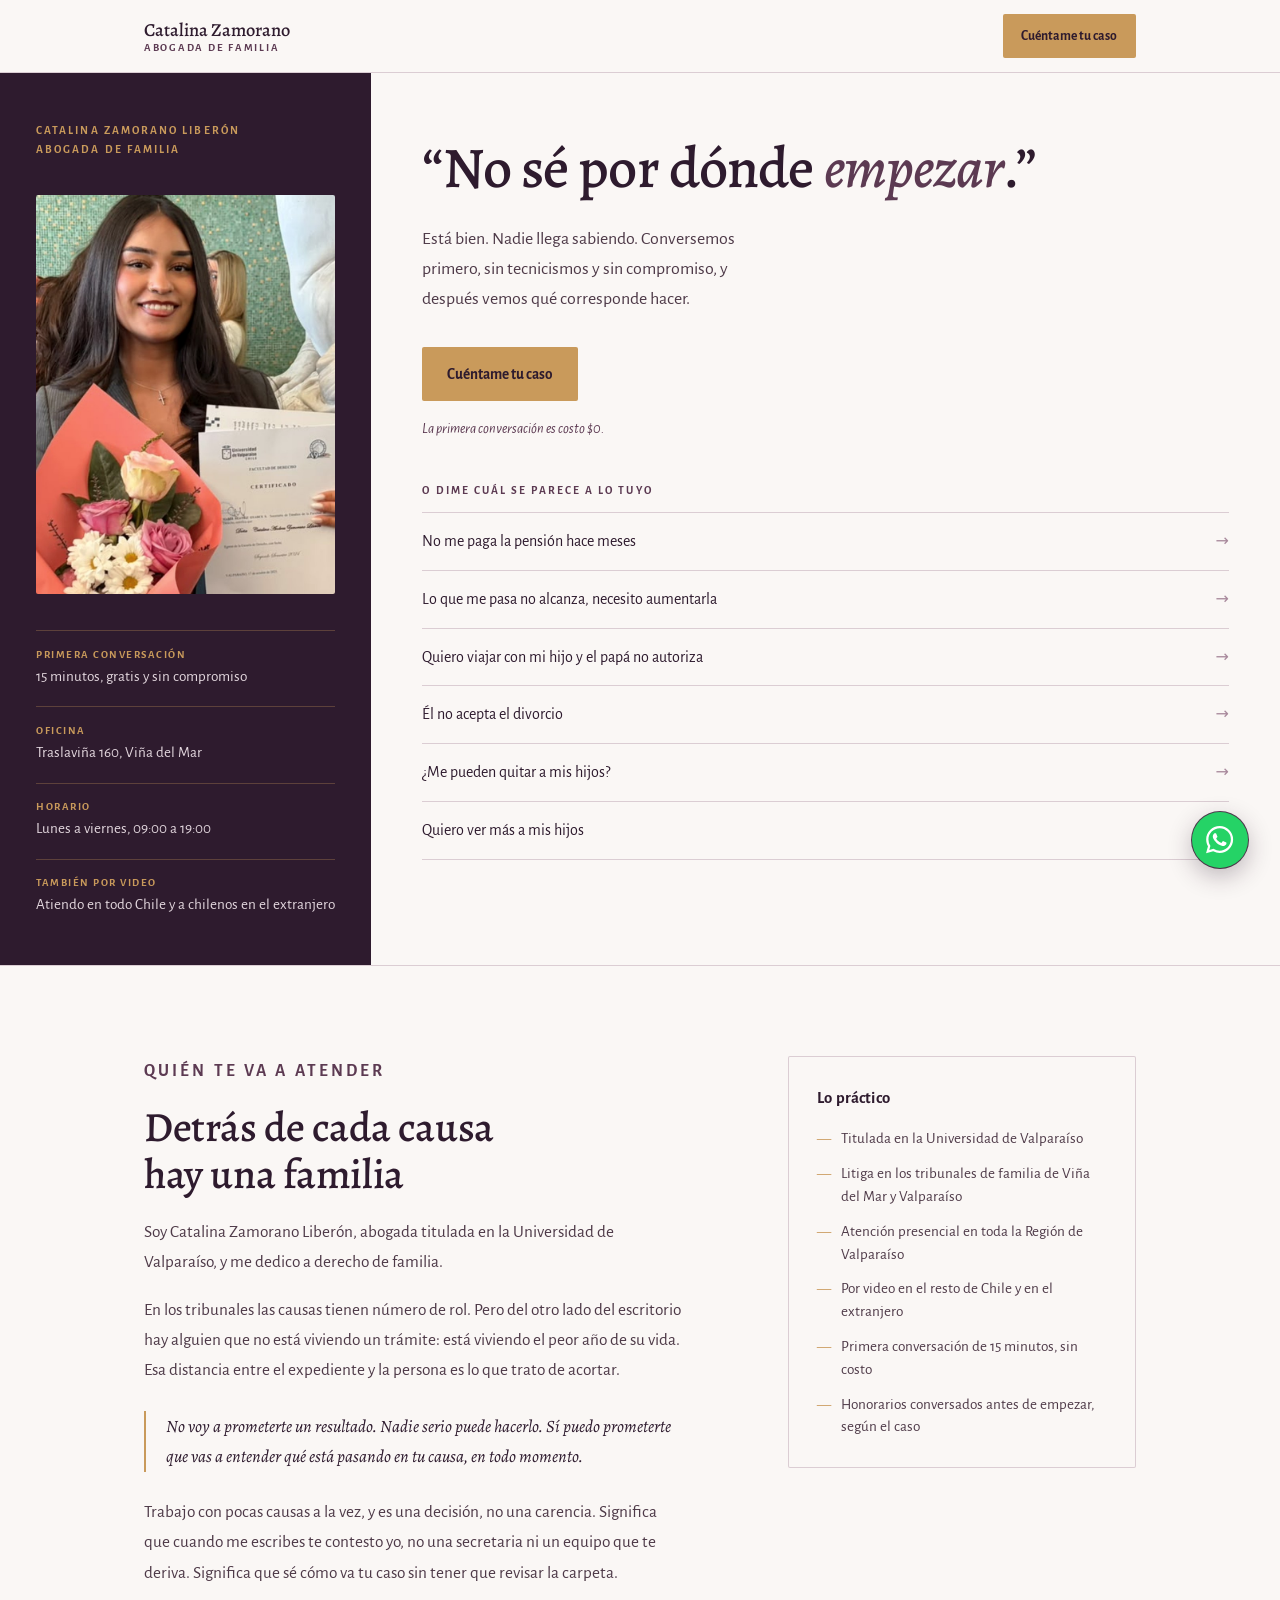
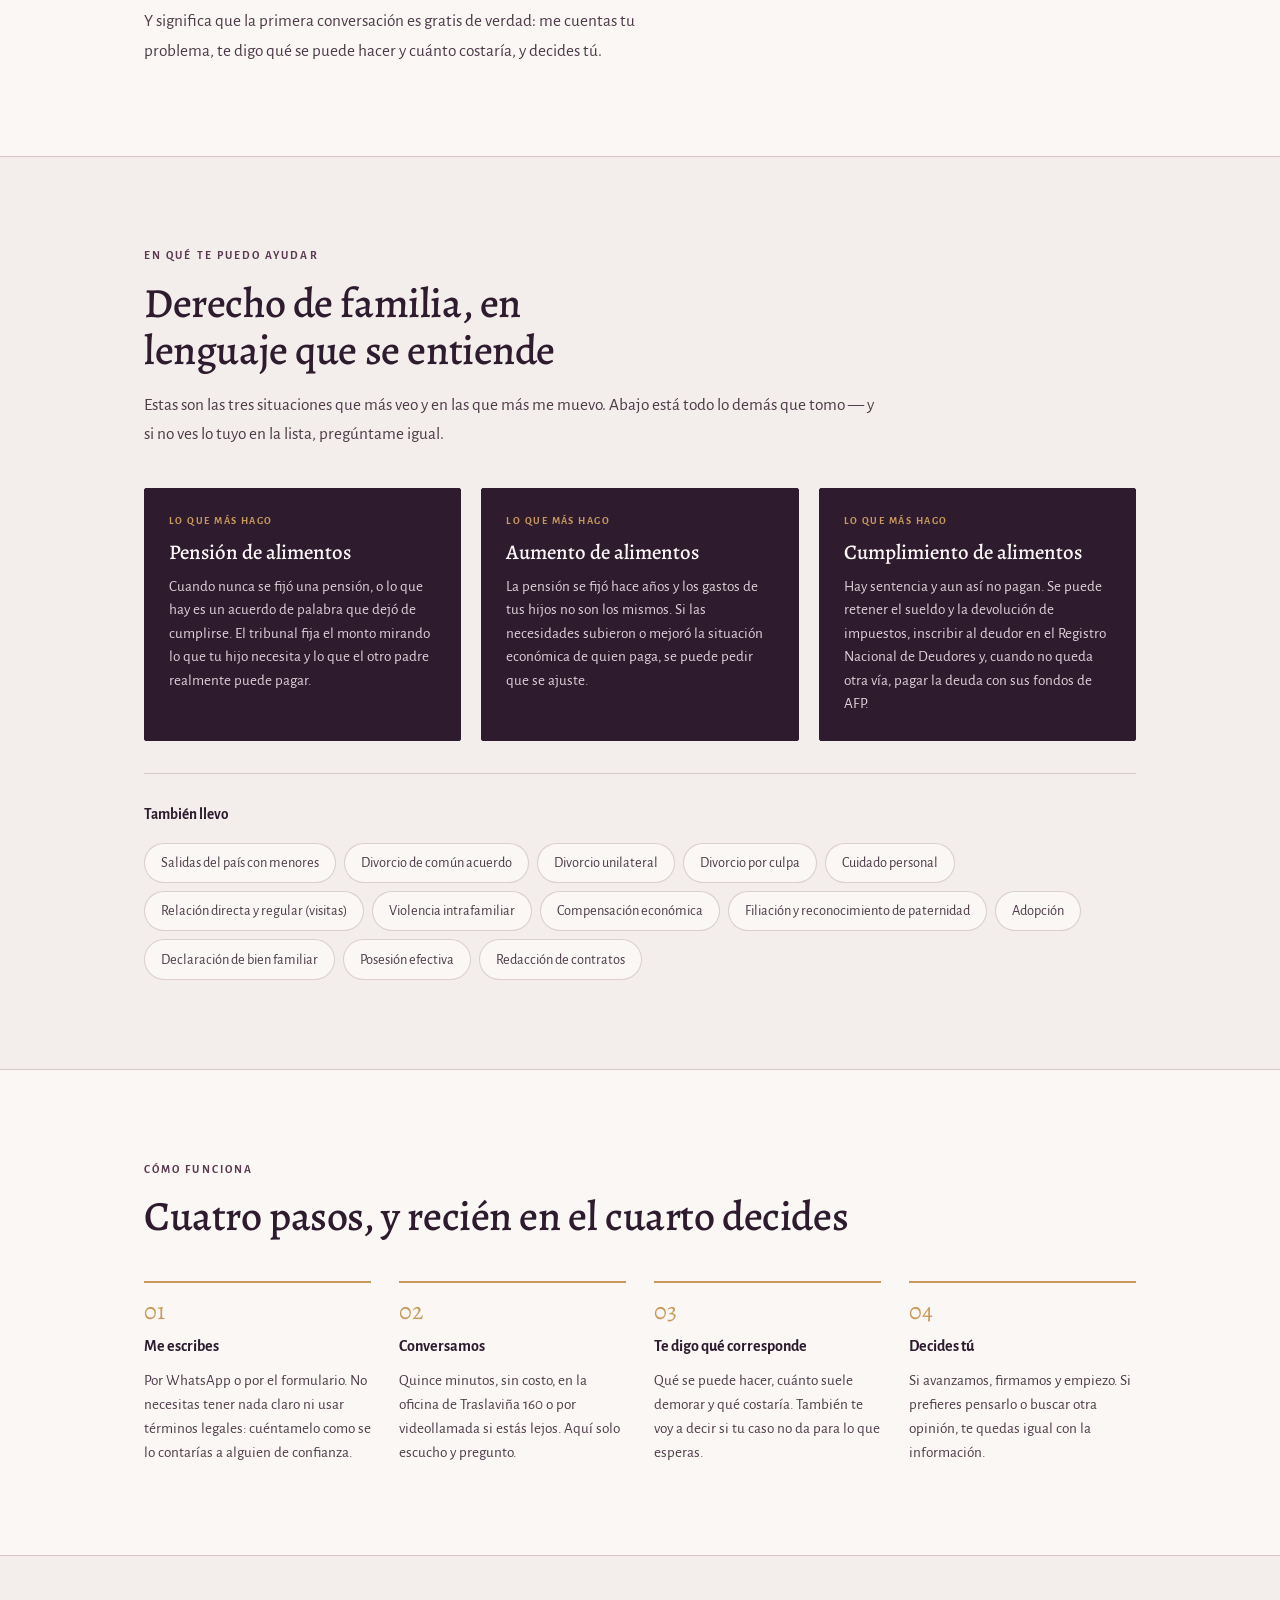
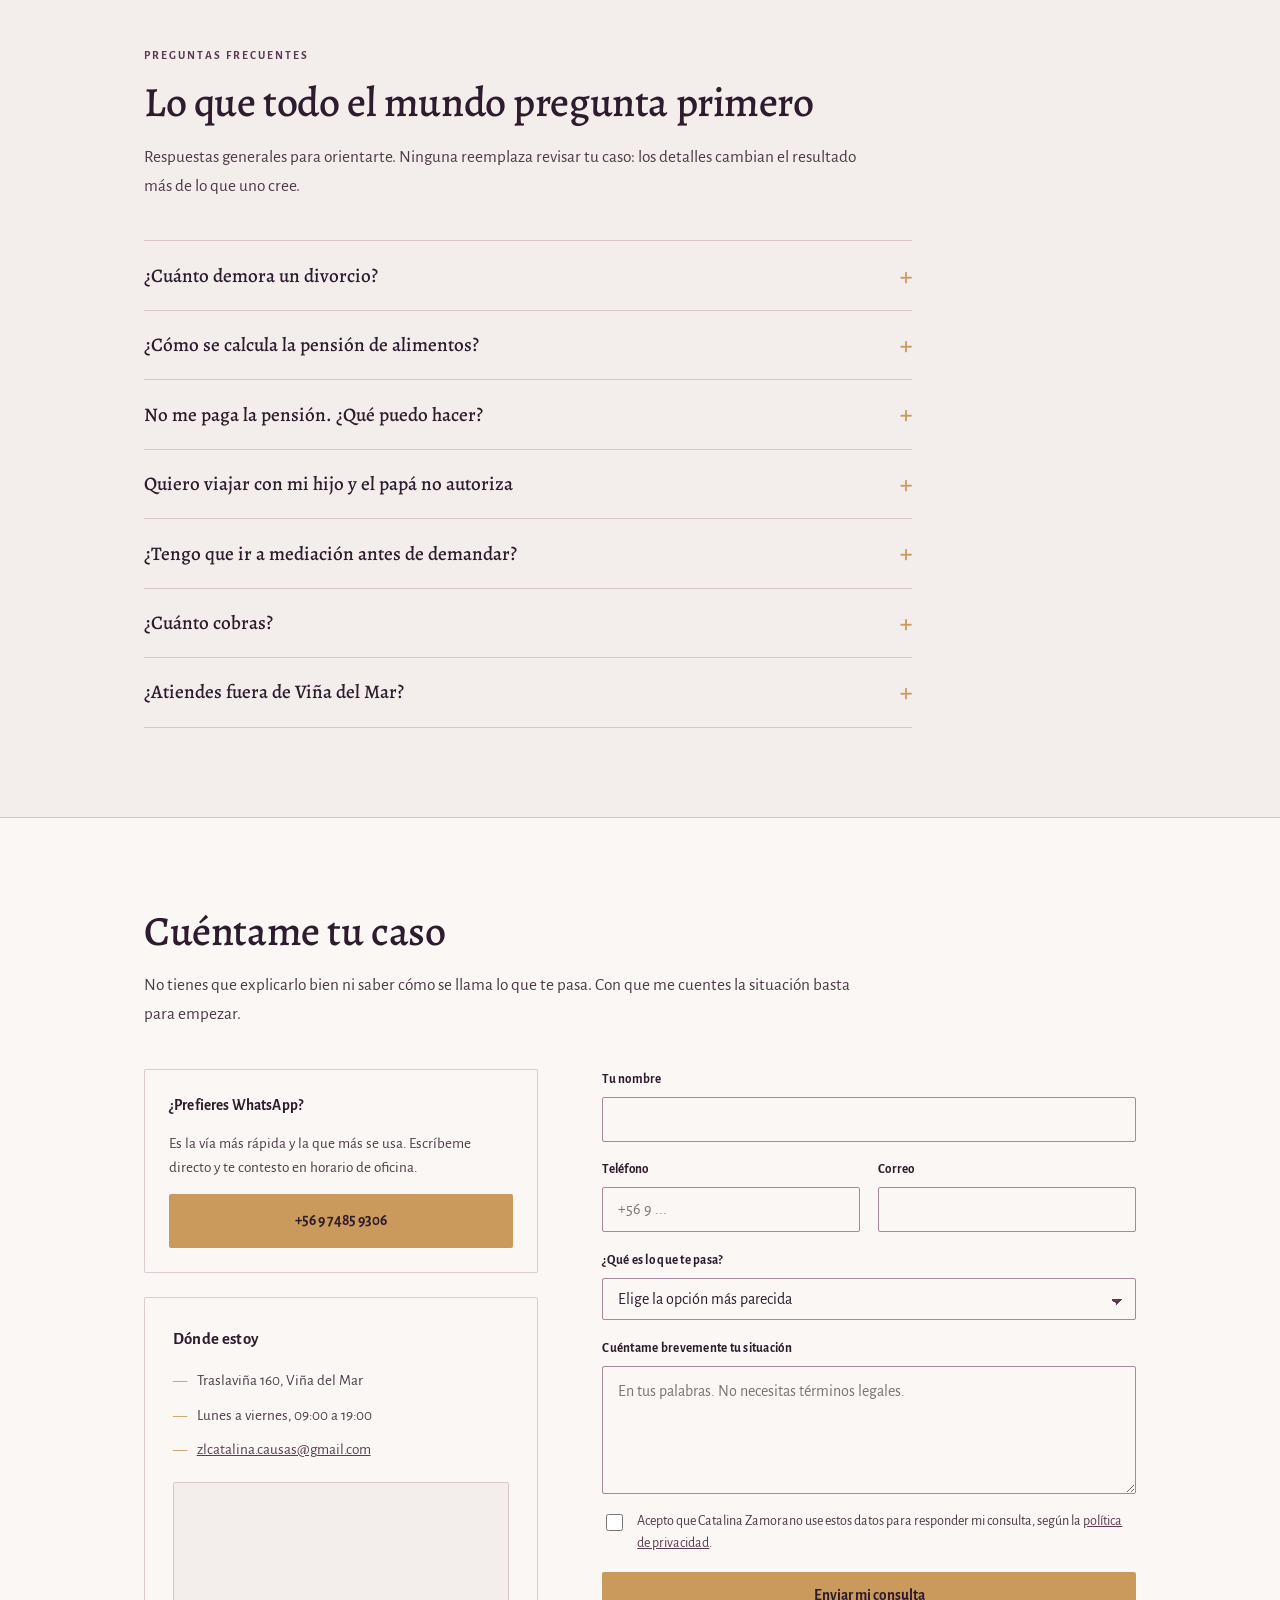
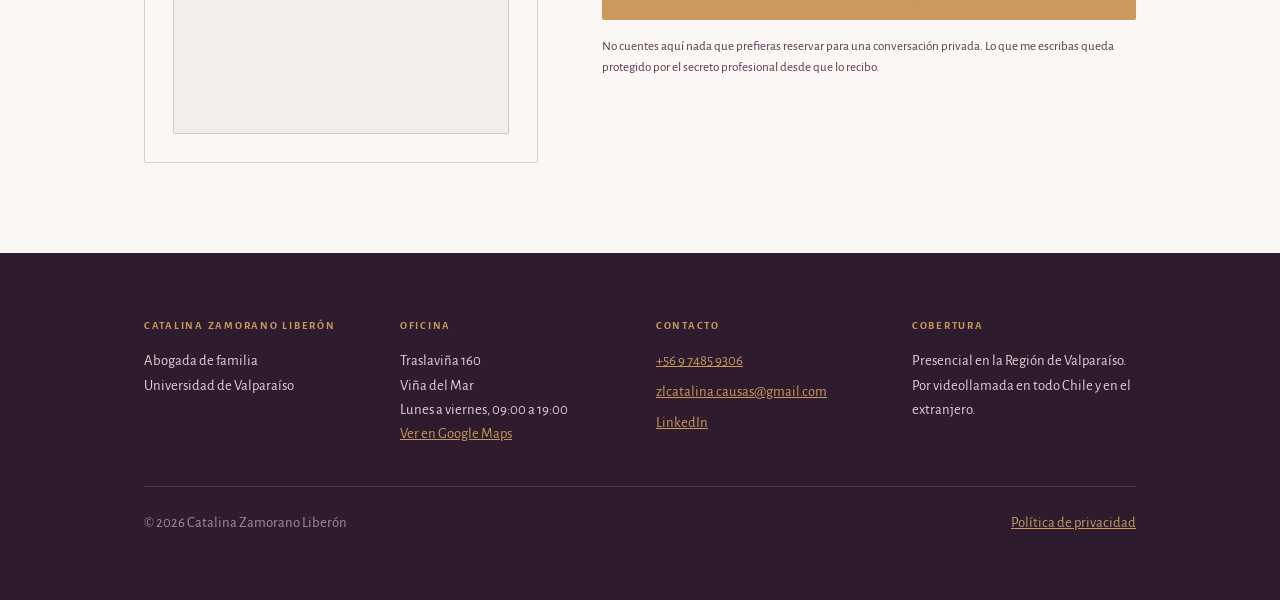
==== commit 0ea1d249: "mapa" ====
--- a/index.html
+++ b/index.html
@@ -32,6 +32,8 @@
   "@type": "Attorney",
   "name": "Catalina Zamorano Liberón",
   "description": "Abogada dedicada a derecho de familia en Viña del Mar y la Región de Valparaíso.",
+  "url": "https://catalinazamorano.cl/",
+  "image": "https://catalinazamorano.cl/assets/catalina.jpg",
   "areaServed": ["Viña del Mar", "Valparaíso", "Región de Valparaíso", "Chile"],
   "address": {
     "@type": "PostalAddress",
@@ -40,11 +42,20 @@
     "addressRegion": "Región de Valparaíso",
     "addressCountry": "CL"
   },
+  "geo": {
+    "@type": "GeoCoordinates",
+    "latitude": -33.0235901,
+    "longitude": -71.558558
+  },
+  "hasMap": "https://maps.app.goo.gl/CjsQM3BEXCuRA1y79",
   "telephone": "+56974859306",
   "email": "zlcatalina.causas@gmail.com",
   "openingHours": "Mo-Fr 09:00-19:00",
   "alumniOf": { "@type": "CollegeOrUniversity", "name": "Universidad de Valparaíso" },
-  "sameAs": ["https://www.linkedin.com/in/catalina-andrea-zamorano-liber%C3%B3n-895453274/"]
+  "sameAs": [
+    "https://www.linkedin.com/in/catalina-andrea-zamorano-liber%C3%B3n-895453274/",
+    "https://maps.app.goo.gl/CjsQM3BEXCuRA1y79"
+  ]
 }
 </script>
 </head>
@@ -308,10 +319,17 @@
           <div class="card">
             <p class="card__title">Dónde estoy</p>
             <ul>
-              <li>Traslaviña 160, Viña del Mar</li>
+              <li>Traslaviña 160, Viña del Mar<br>
               <li>Lunes a viernes, 09:00 a 19:00</li>
               <li><a href="mailto:zlcatalina.causas@gmail.com">zlcatalina.causas@gmail.com</a></li>
             </ul>
+            <div class="mapa">
+              <iframe
+                src="https://maps.google.com/maps?q=Abogada+Catalina+Zamorano&hl=es&z=17&output=embed"
+                title="Mapa con la ubicación de la oficina en Traslaviña 160, Viña del Mar"
+                loading="lazy" referrerpolicy="no-referrer-when-downgrade"
+                allowfullscreen></iframe>
+            </div>
           </div>
         </div>
 
@@ -395,6 +413,7 @@
       <div>
         <h2>Oficina</h2>
         <p>Traslaviña 160<br>Viña del Mar<br>Lunes a viernes, 09:00 a 19:00</p>
+        <p><a href="https://maps.app.goo.gl/CjsQM3BEXCuRA1y79" target="_blank" rel="noopener">Ver en Google Maps</a></p>
       </div>
       <div>
         <h2>Contacto</h2>
--- a/assets/styles.css
+++ b/assets/styles.css
@@ -250,6 +250,15 @@
 }
 .contact__wa p { font-size: .95rem; line-height: 1.6; }
 
+/* Mapa de Google. Se carga en diferido: si nadie baja hasta acá, Google no
+   recibe nada. La política de privacidad declara esta carga. */
+.mapa {
+  position: relative; aspect-ratio: 4/3; margin-top: .25rem;
+  border: 1px solid var(--rule); border-radius: 2px; overflow: hidden;
+  background: var(--paper2);
+}
+.mapa iframe { position: absolute; inset: 0; width: 100%; height: 100%; border: 0; display: block; }
+
 .form { display: flex; flex-direction: column; gap: 1.1rem; }
 .field { display: flex; flex-direction: column; gap: .4rem; }
 .field label { font-size: .82rem; font-weight: 700; color: var(--ink); letter-spacing: .02em; }
